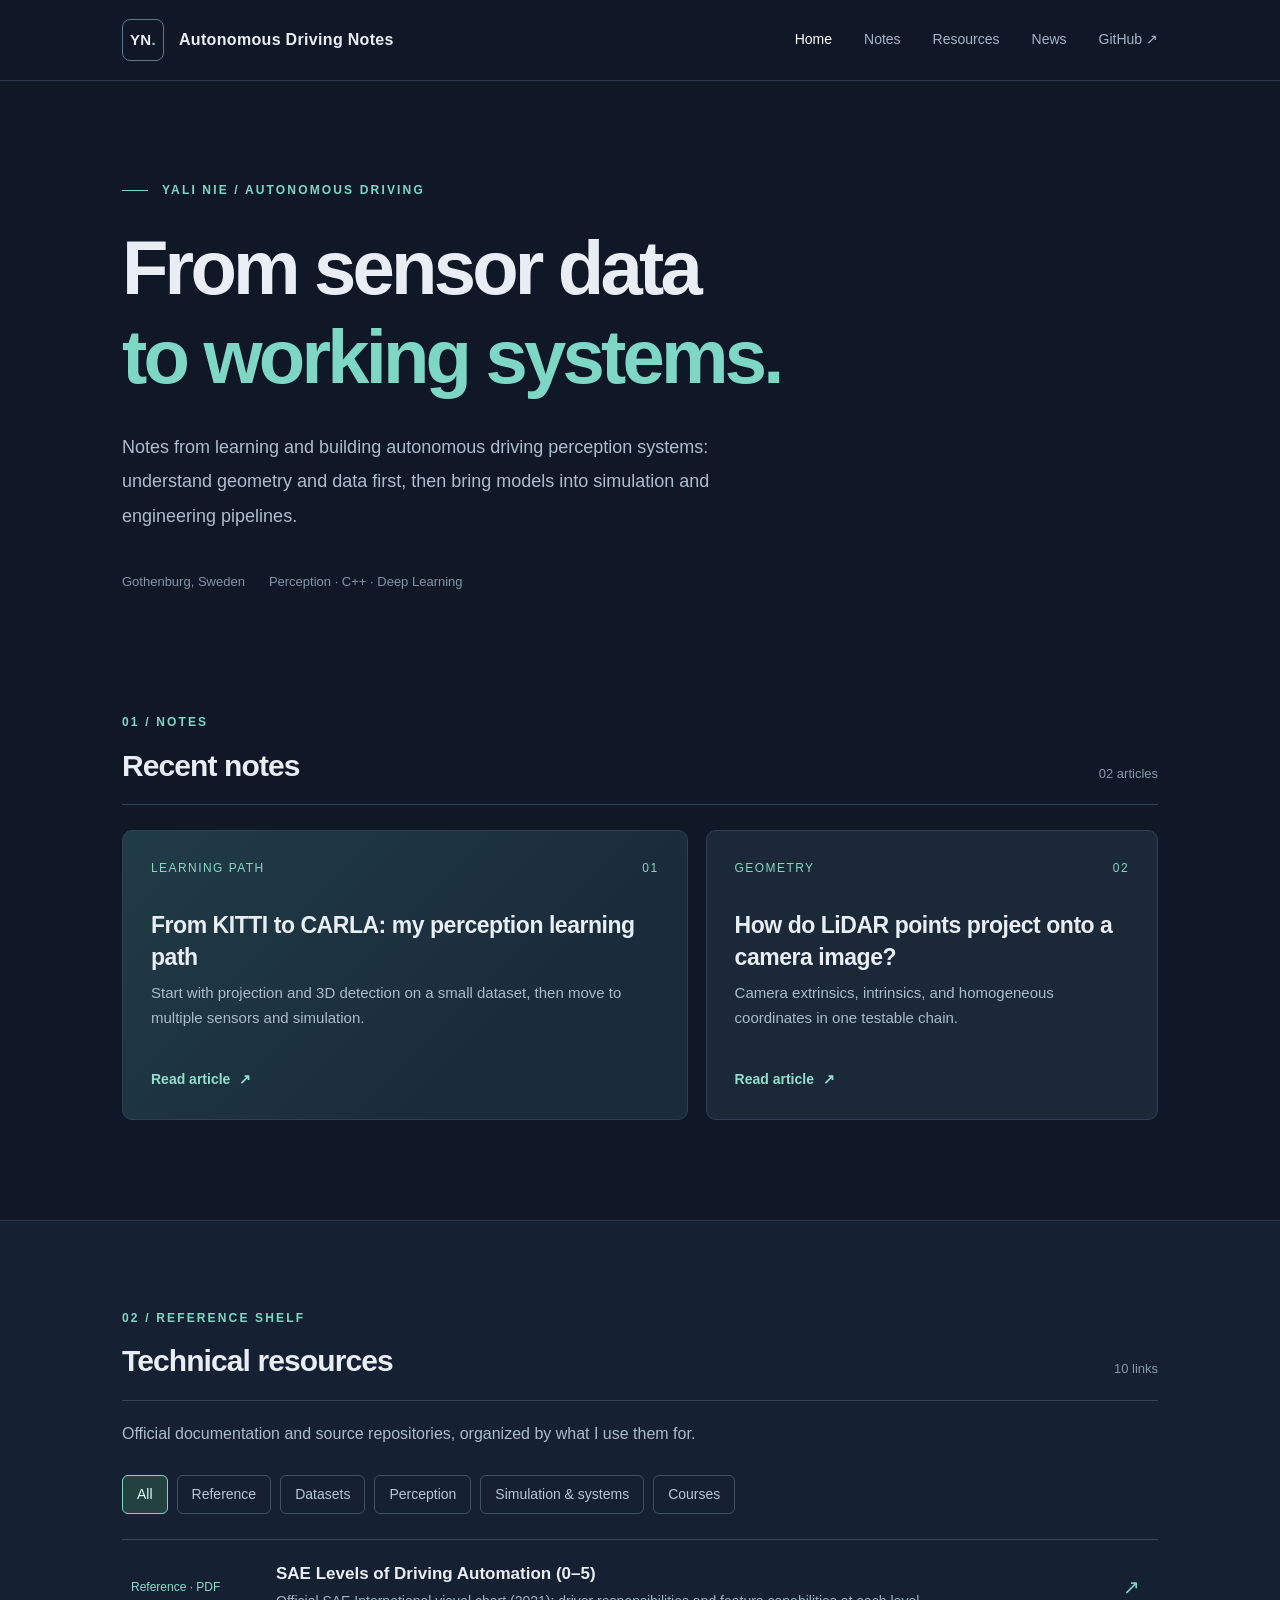
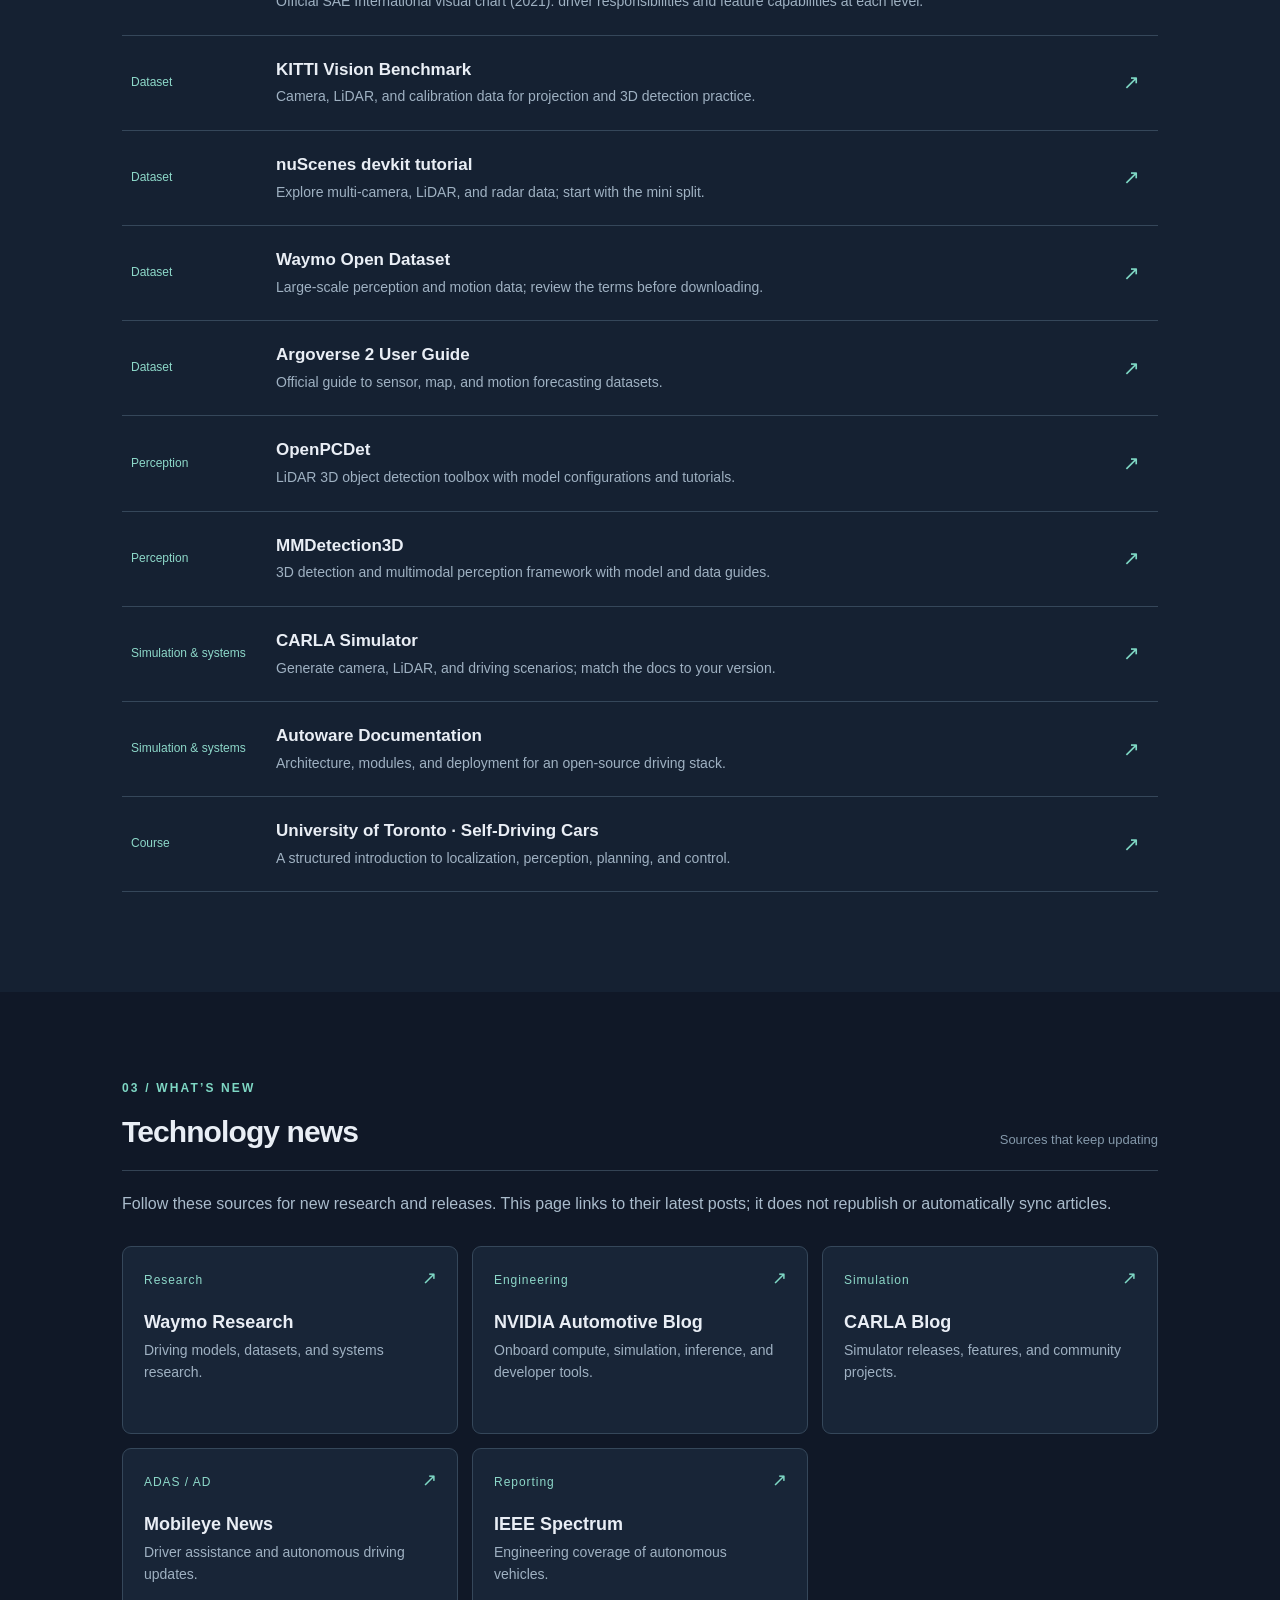
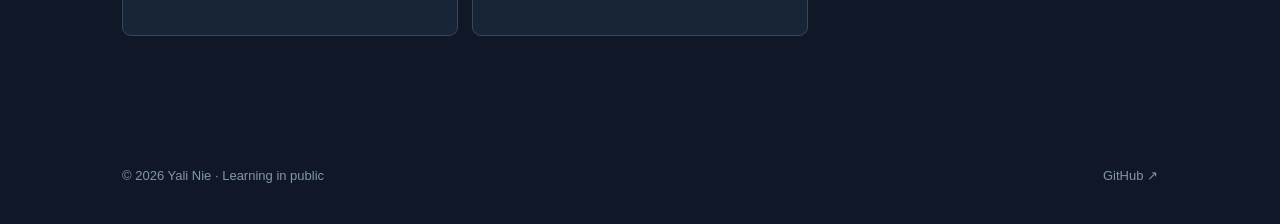
==== index.html @ 74287f54 "Add official SAE automation levels PDF" ====
<!doctype html>
<html lang="en">
<head>
  <meta charset="utf-8">
  <meta name="viewport" content="width=device-width, initial-scale=1">
  <meta name="theme-color" content="#101827">
  <meta name="description" content="Yali Nie's autonomous driving notes on perception, datasets, simulation, and engineering.">
  <title>Autonomous Driving Notes · Yali Nie</title>
  <link rel="stylesheet" href="style.css">
</head>
<body>
  <header class="site-header"><div class="wrap header-inner"><a class="brand" href="./"><span class="brand-mark">YN<span class="brand-dot">.</span></span><span>Autonomous Driving Notes</span></a><nav aria-label="Main navigation"><a class="active" href="./">Home</a><a href="#notes">Notes</a><a href="#resources">Resources</a><a href="#news">News</a><a href="https://github.com/YALIAI" target="_blank" rel="noopener noreferrer">GitHub ↗</a></nav></div></header>
  <main>
    <section class="intro wrap"><div class="eyebrow"><span class="line"></span> YALI NIE / AUTONOMOUS DRIVING</div><h1>From sensor data<br><em>to working systems.</em></h1><p>Notes from learning and building autonomous driving perception systems: understand geometry and data first, then bring models into simulation and engineering pipelines.</p><div class="intro-meta"><span>Gothenburg, Sweden</span><span>Perception · C++ · Deep Learning</span></div></section>
    <section class="section wrap" id="notes"><div class="section-title"><div><span class="section-kicker">01 / NOTES</span><h2>Recent notes</h2></div><span class="count">02 articles</span></div><div class="note-grid"><a class="note-card featured" href="roadmap.html"><span class="card-label">Learning path <span>01</span></span><h3>From KITTI to CARLA: my perception learning path</h3><p>Start with projection and 3D detection on a small dataset, then move to multiple sensors and simulation.</p><span class="read-more">Read article <span aria-hidden="true">↗</span></span></a><a class="note-card" href="calibration.html"><span class="card-label">Geometry <span>02</span></span><h3>How do LiDAR points project onto a camera image?</h3><p>Camera extrinsics, intrinsics, and homogeneous coordinates in one testable chain.</p><span class="read-more">Read article <span aria-hidden="true">↗</span></span></a></div></section>
    <section class="section resources-section" id="resources"><div class="wrap"><div class="section-title"><div><span class="section-kicker">02 / REFERENCE SHELF</span><h2>Technical resources</h2></div><span class="count" id="resource-count"></span></div><p class="section-description">Official documentation and source repositories, organized by what I use them for.</p><div class="filters" role="group" aria-label="Filter resources by topic"><button type="button" class="selected" data-filter="all" aria-pressed="true">All</button><button type="button" data-filter="reference" aria-pressed="false">Reference</button><button type="button" data-filter="datasets" aria-pressed="false">Datasets</button><button type="button" data-filter="perception" aria-pressed="false">Perception</button><button type="button" data-filter="simulation" aria-pressed="false">Simulation & systems</button><button type="button" data-filter="courses" aria-pressed="false">Courses</button></div><div class="resource-list" id="resource-list"></div></div></section>
    <section class="section news-section wrap" id="news"><div class="section-title"><div><span class="section-kicker">03 / WHAT’S NEW</span><h2>Technology news</h2></div><span class="count">Sources that keep updating</span></div><p class="section-description">Follow these sources for new research and releases. This page links to their latest posts; it does not republish or automatically sync articles.</p><div class="news-grid">
      <a class="news-card" href="https://waymo.com/research/" target="_blank" rel="noopener noreferrer"><span>Research</span><h3>Waymo Research</h3><p>Driving models, datasets, and systems research.</p><b aria-hidden="true">↗</b></a>
      <a class="news-card" href="https://developer.nvidia.com/blog/tag/automotive/" target="_blank" rel="noopener noreferrer"><span>Engineering</span><h3>NVIDIA Automotive Blog</h3><p>Onboard compute, simulation, inference, and developer tools.</p><b aria-hidden="true">↗</b></a>
      <a class="news-card" href="https://carla.org/posts/" target="_blank" rel="noopener noreferrer"><span>Simulation</span><h3>CARLA Blog</h3><p>Simulator releases, features, and community projects.</p><b aria-hidden="true">↗</b></a>
      <a class="news-card" href="https://www.mobileye.com/news/" target="_blank" rel="noopener noreferrer"><span>ADAS / AD</span><h3>Mobileye News</h3><p>Driver assistance and autonomous driving updates.</p><b aria-hidden="true">↗</b></a>
      <a class="news-card" href="https://spectrum.ieee.org/tag/autonomous-vehicles" target="_blank" rel="noopener noreferrer"><span>Reporting</span><h3>IEEE Spectrum</h3><p>Engineering coverage of autonomous vehicles.</p><b aria-hidden="true">↗</b></a>
    </div></section>
  </main>
  <footer class="wrap footer"><span>© <span id="year">2026</span> Yali Nie · Learning in public</span><a href="https://github.com/YALIAI" target="_blank" rel="noopener noreferrer">GitHub ↗</a></footer>
  <script src="site.js?v=sae-levels-1" defer></script>
</body>
</html>
---- style.css ----
:root{font-family:Inter,-apple-system,BlinkMacSystemFont,"Segoe UI",sans-serif;color:#e9eef5;background:#101827;font-size:16px;line-height:1.65}*{box-sizing:border-box}html{scroll-behavior:smooth}body{margin:0}a{color:inherit;text-decoration:none}button{font:inherit}.wrap{max-width:1100px;padding:0 32px;margin:auto}.site-header{border-bottom:1px solid #29374a}.header-inner{height:80px;display:flex;align-items:center;justify-content:space-between;gap:24px}.brand{display:flex;align-items:center;gap:15px;font-weight:700;white-space:nowrap;letter-spacing:.02em}.brand-mark{display:inline-flex;align-items:center;justify-content:center;width:42px;height:42px;border:1px solid #5b7890;border-radius:8px;font-size:15px;font-weight:800}.brand-dot{color:#7ed7c4}.site-header nav{display:flex;gap:32px;font-size:14px;color:#a4b5c7}.site-header nav a:hover,.site-header nav .active{color:#fff}.intro{padding-top:100px;padding-bottom:116px}.eyebrow,.section-kicker{font-size:12px;font-weight:700;letter-spacing:.18em;color:#7ed7c4}.eyebrow{display:flex;gap:14px;align-items:center}.line{width:26px;height:1px;background:#7ed7c4}h1{font-size:clamp(42px,6.4vw,76px);line-height:1.18;letter-spacing:-.05em;margin:22px 0 28px;font-weight:750}h1 em{font-style:normal;color:#7ed7c4}.intro>p{max-width:590px;margin:0;color:#aebdcb;font-size:18px;line-height:1.9}.intro-meta{display:flex;gap:24px;margin-top:38px;color:#8295a9;font-size:13px}.section{padding-bottom:100px}.section-title{display:flex;justify-content:space-between;align-items:flex-end;border-bottom:1px solid #344354;padding-bottom:20px;gap:20px}h2{font-size:30px;letter-spacing:-.03em;line-height:1.25;margin:12px 0 0}.count{color:#8498aa;font-size:13px;white-space:nowrap}.note-grid{display:grid;grid-template-columns:1.25fr 1fr;gap:18px;margin-top:25px}.note-card{min-height:290px;background:#1b2838;border:1px solid #314155;border-radius:10px;padding:28px;display:flex;flex-direction:column;transition:transform .18s,border-color .18s}.note-card:hover{transform:translateY(-3px);border-color:#79b9aa}.note-card.featured{background:linear-gradient(135deg,#203c46,#1a2b3c 70%)}.card-label{display:flex;justify-content:space-between;text-transform:uppercase;letter-spacing:.12em;font-size:12px;color:#88d6c5}.note-card h3{font-size:23px;line-height:1.4;letter-spacing:-.02em;margin:30px 0 8px}.note-card p{font-size:15px;color:#aabccc;margin:0 0 30px}.read-more{margin-top:auto;font-size:14px;color:#93dfcd;font-weight:650}.read-more span{padding-left:5px}.resources-section{background:#152132;padding-top:83px;border-top:1px solid #273749}.section-description{color:#aabccc;margin:20px 0 28px}.filters{display:flex;flex-wrap:wrap;gap:9px;margin-bottom:25px}.filters button{cursor:pointer;color:#b7c6d3;background:transparent;border:1px solid #405166;border-radius:6px;padding:7px 14px;font-size:14px}.filters button:hover,.filters button.selected{border-color:#7ed7c4;background:#23413f;color:#ddfff5}.resource-list{border-top:1px solid #35475a}.resource{display:grid;grid-template-columns:125px 1fr 26px;gap:20px;align-items:center;padding:22px 9px;border-bottom:1px solid #35475a}.resource:hover{background:#1d3042}.resource-tag{font-size:12px;color:#8dd8c9}.resource h3{font-size:17px;line-height:1.4;margin:0 0 4px}.resource p{color:#9fb1c2;font-size:14px;line-height:1.6;margin:0}.resource-arrow{font-size:20px;color:#7ed7c4}.footer{display:flex;justify-content:space-between;gap:20px;padding-top:29px;padding-bottom:38px;color:#8295a9;font-size:13px}.footer a:hover{color:#fff}a:focus-visible,button:focus-visible{outline:2px solid #7ed7c4;outline-offset:4px}.article{max-width:800px;padding-top:70px;padding-bottom:110px}.back-link{color:#8edecb;font-size:14px}.article .section-kicker{display:block;margin-top:56px}.article h1{font-size:clamp(34px,5vw,54px);margin:15px 0 20px}.article .lead{font-size:19px;color:#b7c8d5;line-height:1.85}.article h2{font-size:25px;margin:46px 0 14px}.article h3{font-size:19px;margin:30px 0 10px}.article p,.article li{color:#b5c5d2}.article li{margin-bottom:8px}.article a:not(.back-link){color:#90e1ce;text-decoration:underline;text-underline-offset:3px}.article code{font-family:ui-monospace,SFMono-Regular,Consolas,monospace;background:#253446;padding:2px 5px;border-radius:4px;color:#d2eadf}.article pre{background:#1b2a3b;padding:20px;border-radius:8px;overflow:auto;color:#d2eadf}.article pre code{background:none;padding:0}.article .callout{background:#1b3440;border-left:3px solid #7ed7c4;padding:16px 20px;border-radius:0 7px 7px 0;margin:27px 0}.article .callout p{margin:0}.article .meta{font-size:13px;color:#8295a9}.article hr{border:0;border-top:1px solid #344354;margin:42px 0}.article table{border-collapse:collapse;width:100%;font-size:15px}.article th,.article td{text-align:left;vertical-align:top;border-bottom:1px solid #36495a;padding:11px}.article th{color:#e9eef5}.article td{color:#b5c5d2}@media(max-width:680px){.wrap{padding-left:21px;padding-right:21px}.header-inner{height:auto;min-height:72px;align-items:flex-start;flex-direction:column;justify-content:center;padding-top:14px;padding-bottom:13px;gap:12px}.site-header nav{gap:19px;flex-wrap:wrap}.intro{padding-top:74px;padding-bottom:88px}.intro>p{font-size:16px}.intro-meta{flex-wrap:wrap;gap:8px 20px}.section{padding-bottom:74px}.note-grid{grid-template-columns:1fr}.note-card{min-height:250px}.resources-section{padding-top:64px}.resource{grid-template-columns:1fr 20px;gap:8px}.resource-tag{grid-column:1/-1}.resource-arrow{grid-column:2;grid-row:2}.resource-content{grid-column:1;grid-row:2}.article{padding-top:48px}.article .section-kicker{margin-top:40px}.footer{flex-wrap:wrap}}

.news-section{padding-top:82px}.news-grid{display:grid;grid-template-columns:repeat(3,1fr);gap:14px;margin-top:27px}.news-card{min-height:188px;border:1px solid #35475a;border-radius:9px;padding:19px 21px;position:relative;background:#182537;transition:border-color .18s,transform .18s}.news-card:hover{border-color:#7ed7c4;transform:translateY(-2px)}.news-card>span{font-size:12px;color:#8dd8c9;letter-spacing:.08em}.news-card h3{font-size:18px;line-height:1.4;margin:18px 0 5px}.news-card p{font-size:14px;color:#9fb1c2;line-height:1.55;margin:0 12px 0 0}.news-card b{position:absolute;right:20px;top:17px;color:#7ed7c4;font-size:18px;font-weight:400}@media(max-width:800px){.news-grid{grid-template-columns:repeat(2,1fr)}}@media(max-width:560px){.news-grid{grid-template-columns:1fr}.news-section{padding-top:62px}}
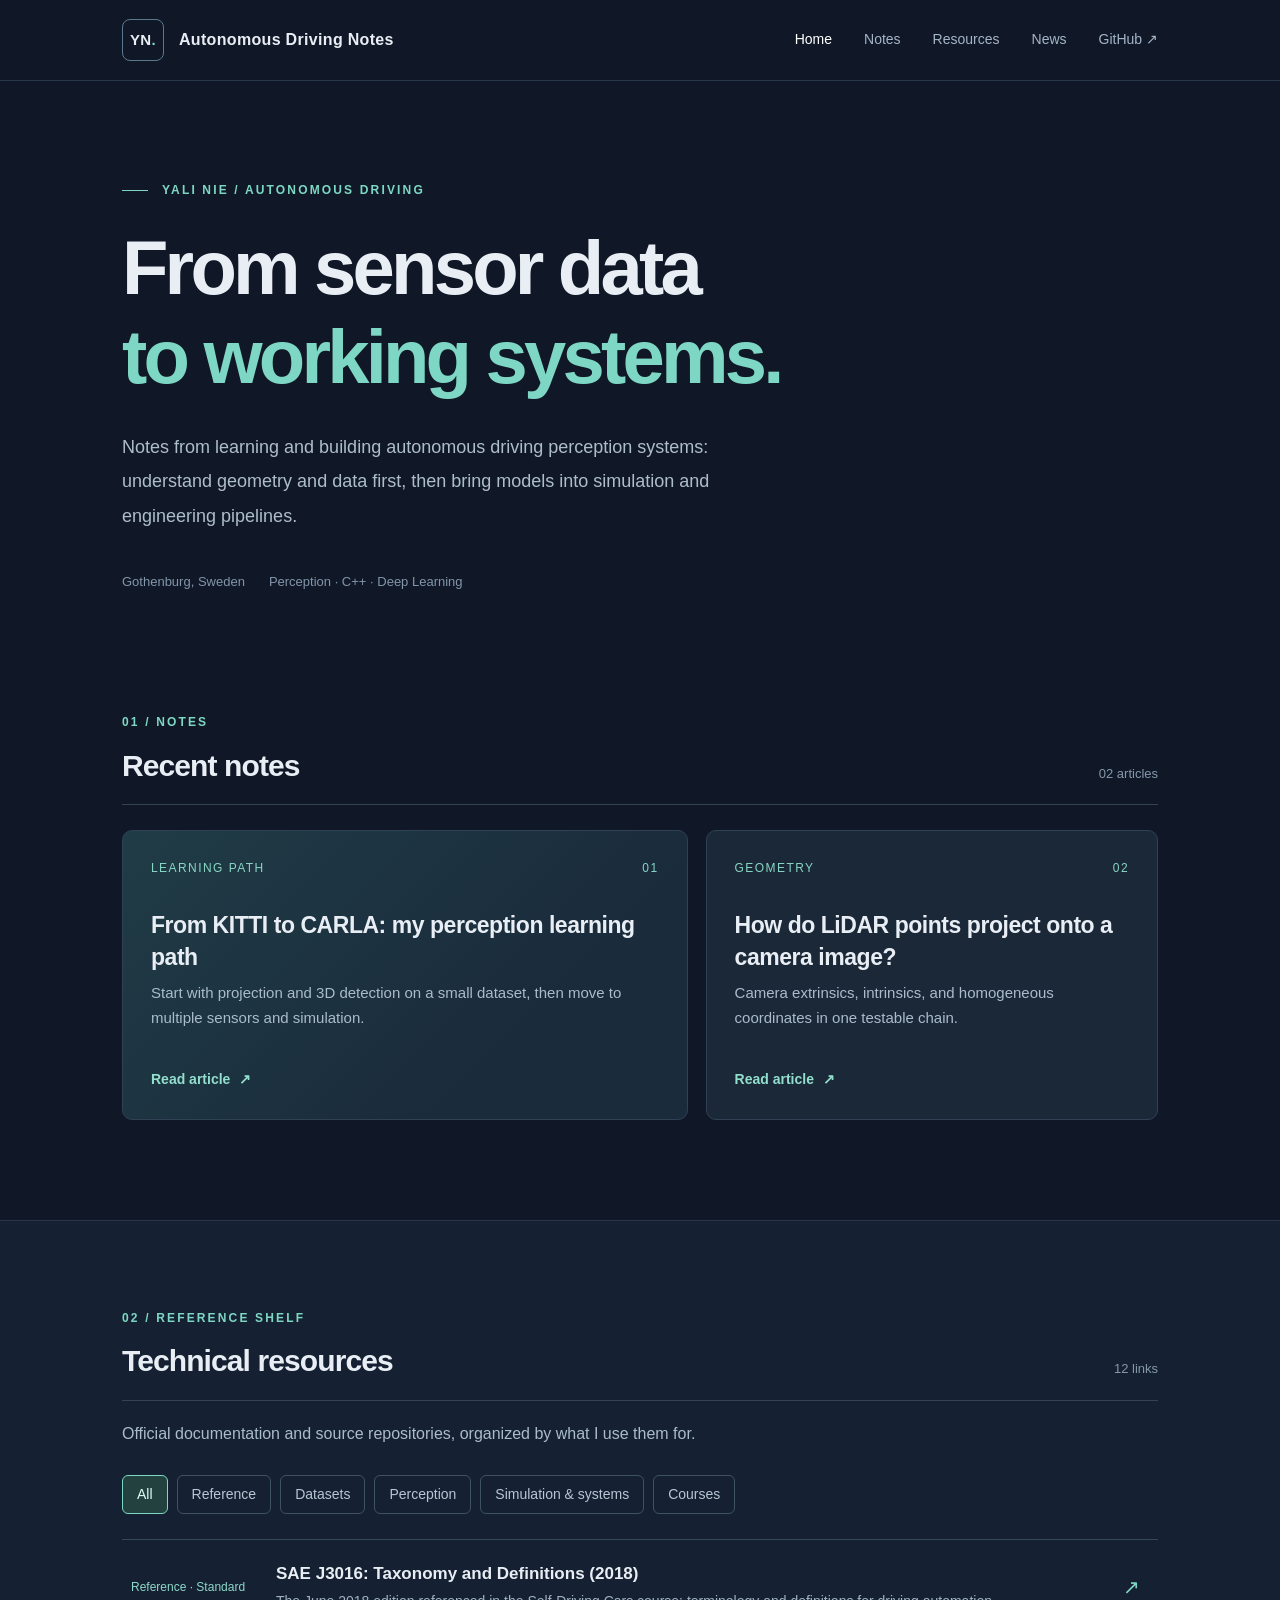
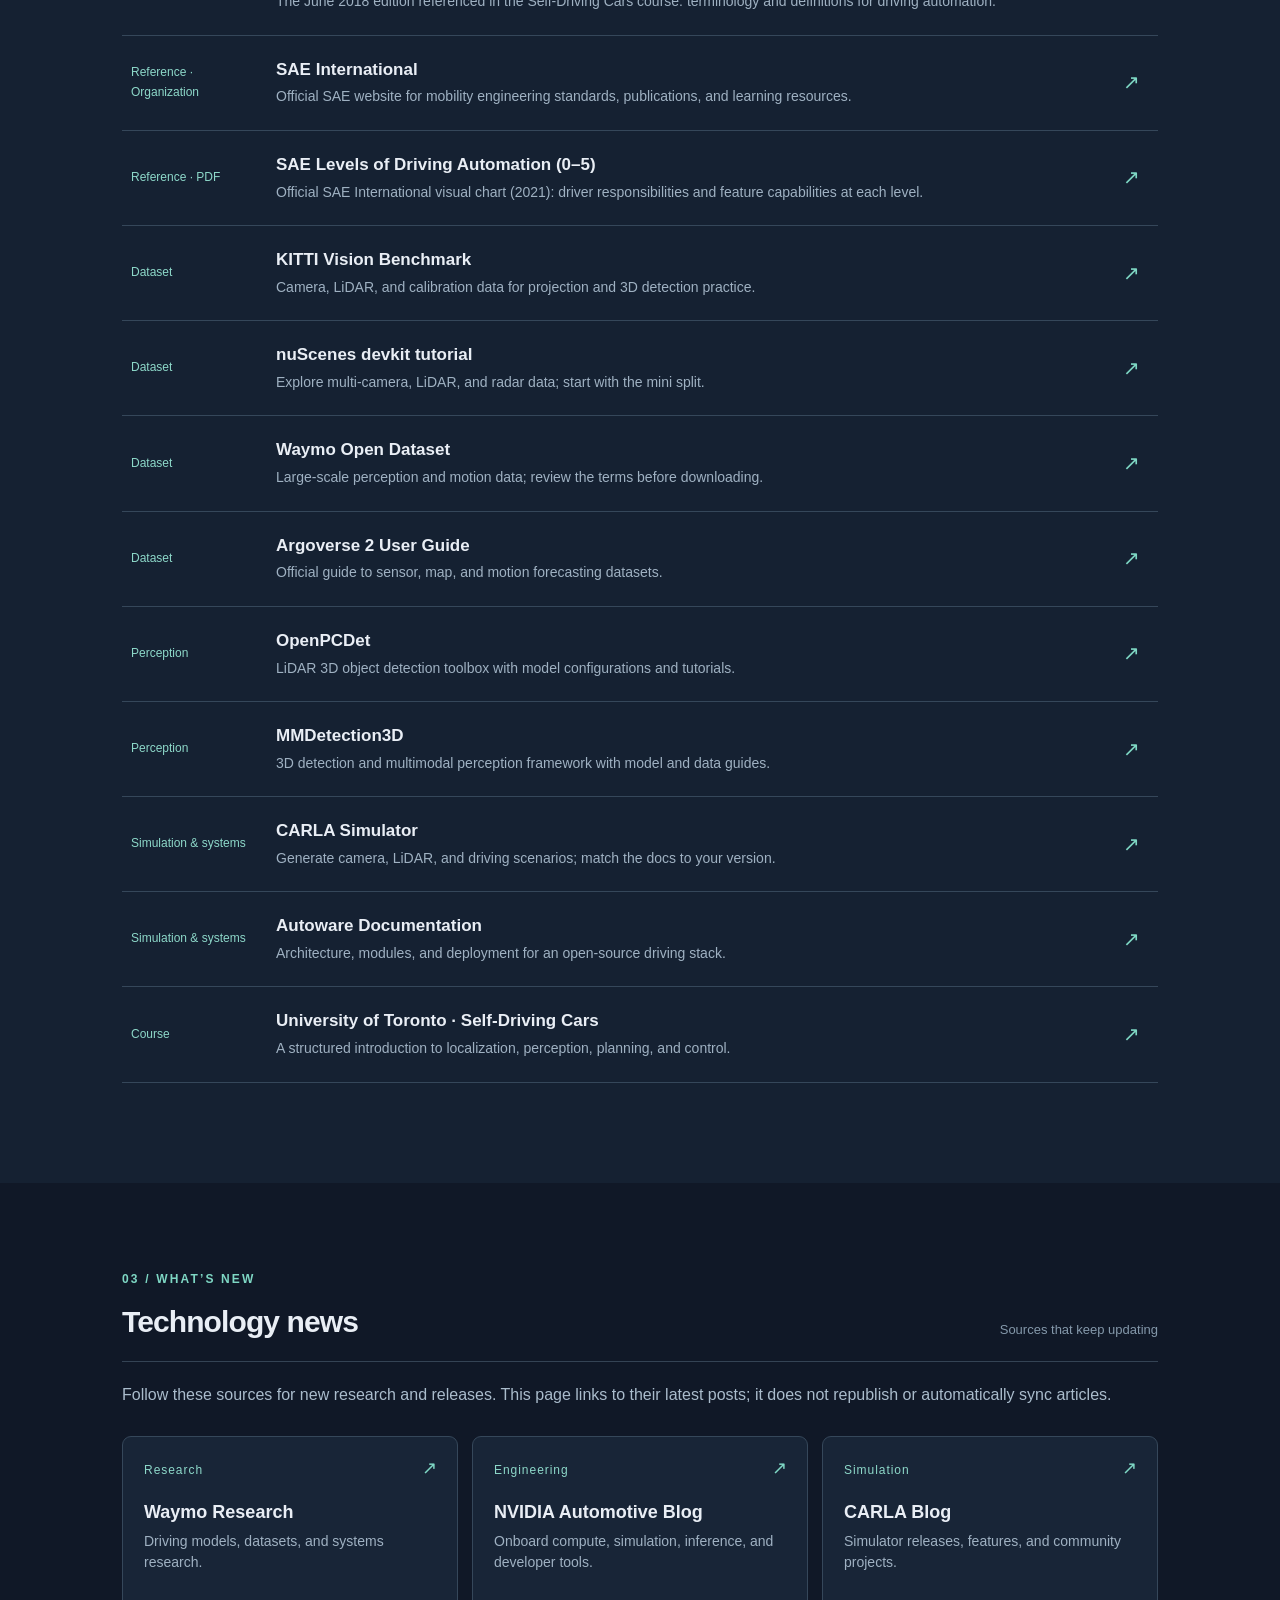
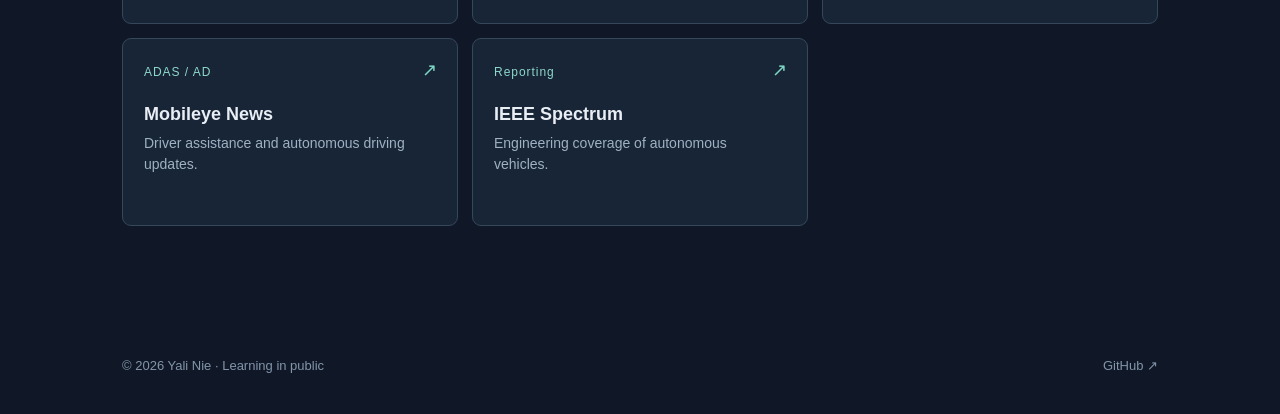
==== commit 6ca0a57c: "Add SAE J3016 and SAE International references" ====
--- a/index.html
+++ b/index.html
@@ -23,6 +23,6 @@
     </div></section>
   </main>
   <footer class="wrap footer"><span>© <span id="year">2026</span> Yali Nie · Learning in public</span><a href="https://github.com/YALIAI" target="_blank" rel="noopener noreferrer">GitHub ↗</a></footer>
-  <script src="site.js?v=sae-levels-1" defer></script>
+  <script src="site.js?v=sae-references-3" defer></script>
 </body>
 </html>
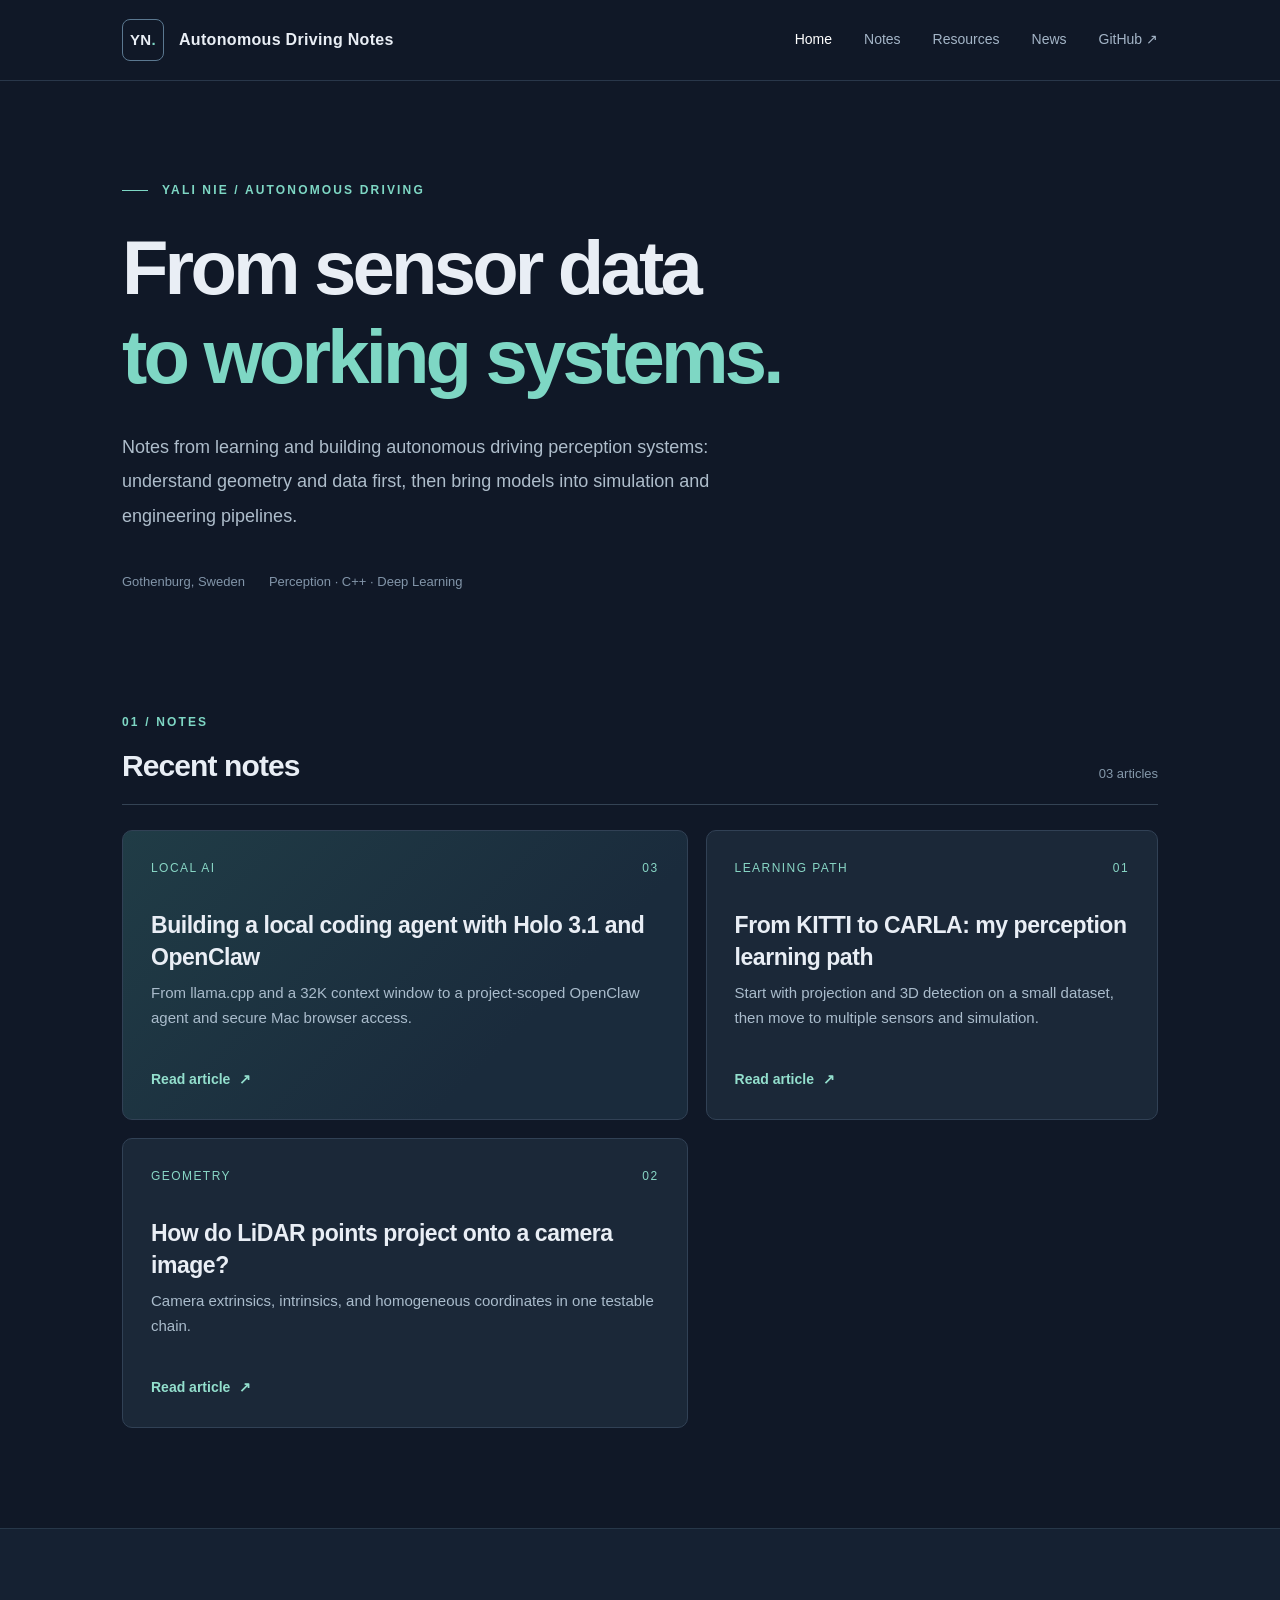
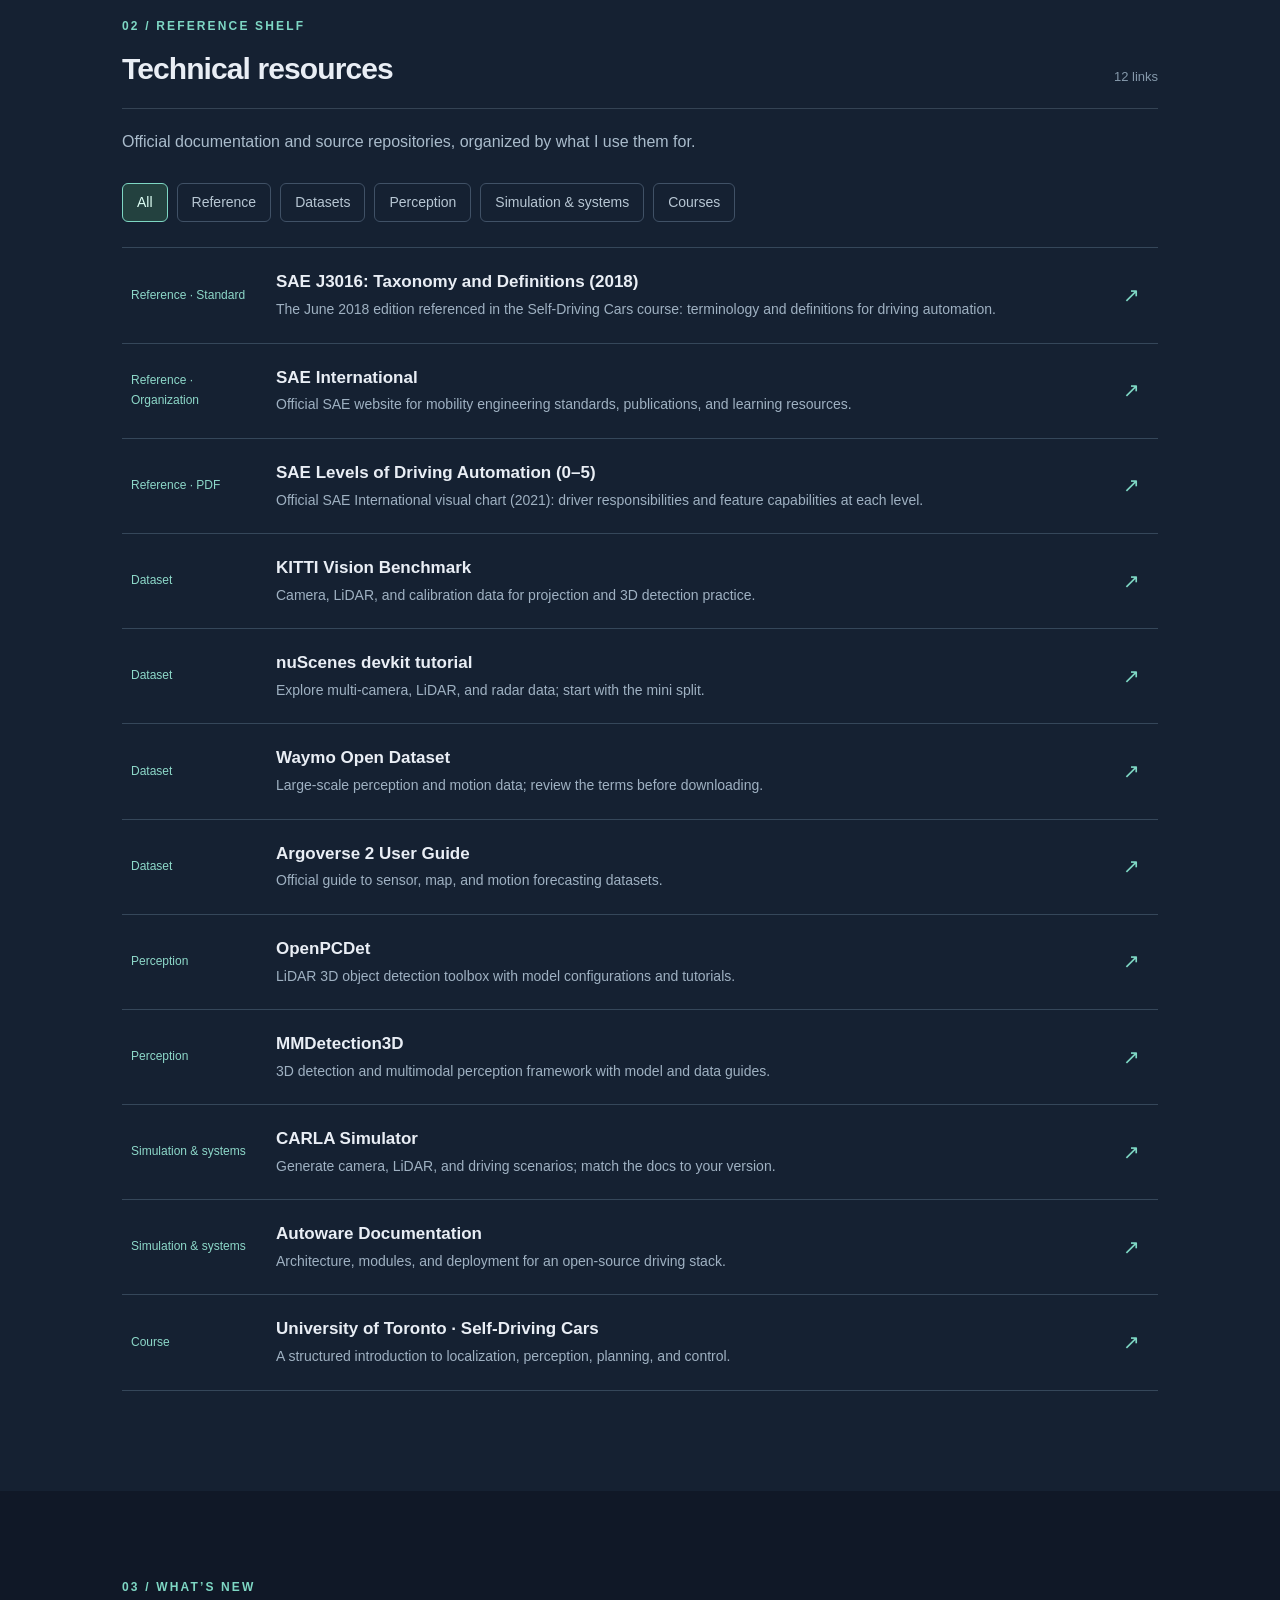
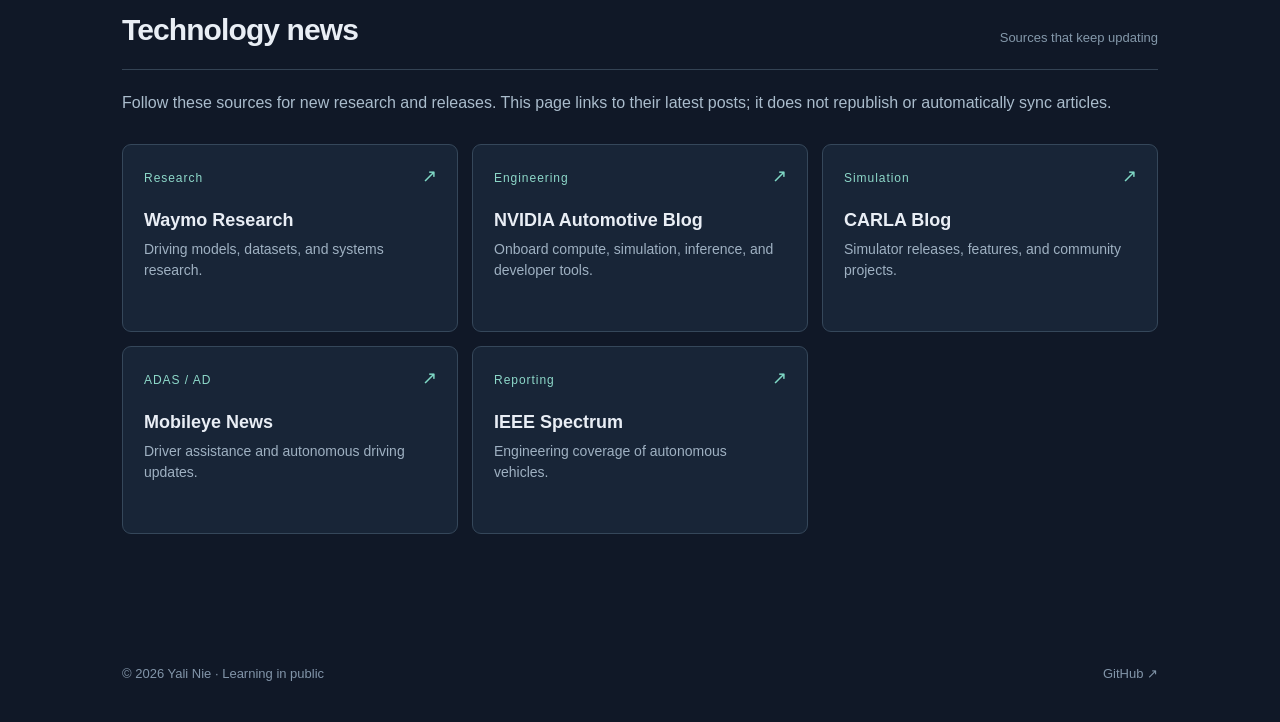
==== commit 3b5332a2: "Add Holo and OpenClaw note to homepage" ====
--- a/index.html
+++ b/index.html
@@ -12,7 +12,7 @@
   <header class="site-header"><div class="wrap header-inner"><a class="brand" href="./"><span class="brand-mark">YN<span class="brand-dot">.</span></span><span>Autonomous Driving Notes</span></a><nav aria-label="Main navigation"><a class="active" href="./">Home</a><a href="#notes">Notes</a><a href="#resources">Resources</a><a href="#news">News</a><a href="https://github.com/YALIAI" target="_blank" rel="noopener noreferrer">GitHub ↗</a></nav></div></header>
   <main>
     <section class="intro wrap"><div class="eyebrow"><span class="line"></span> YALI NIE / AUTONOMOUS DRIVING</div><h1>From sensor data<br><em>to working systems.</em></h1><p>Notes from learning and building autonomous driving perception systems: understand geometry and data first, then bring models into simulation and engineering pipelines.</p><div class="intro-meta"><span>Gothenburg, Sweden</span><span>Perception · C++ · Deep Learning</span></div></section>
-    <section class="section wrap" id="notes"><div class="section-title"><div><span class="section-kicker">01 / NOTES</span><h2>Recent notes</h2></div><span class="count">02 articles</span></div><div class="note-grid"><a class="note-card featured" href="roadmap.html"><span class="card-label">Learning path <span>01</span></span><h3>From KITTI to CARLA: my perception learning path</h3><p>Start with projection and 3D detection on a small dataset, then move to multiple sensors and simulation.</p><span class="read-more">Read article <span aria-hidden="true">↗</span></span></a><a class="note-card" href="calibration.html"><span class="card-label">Geometry <span>02</span></span><h3>How do LiDAR points project onto a camera image?</h3><p>Camera extrinsics, intrinsics, and homogeneous coordinates in one testable chain.</p><span class="read-more">Read article <span aria-hidden="true">↗</span></span></a></div></section>
+    <section class="section wrap" id="notes"><div class="section-title"><div><span class="section-kicker">01 / NOTES</span><h2>Recent notes</h2></div><span class="count">03 articles</span></div><div class="note-grid"><a class="note-card featured" href="local-holo-openclaw.html"><span class="card-label">Local AI <span>03</span></span><h3>Building a local coding agent with Holo 3.1 and OpenClaw</h3><p>From llama.cpp and a 32K context window to a project-scoped OpenClaw agent and secure Mac browser access.</p><span class="read-more">Read article <span aria-hidden="true">↗</span></span></a><a class="note-card" href="roadmap.html"><span class="card-label">Learning path <span>01</span></span><h3>From KITTI to CARLA: my perception learning path</h3><p>Start with projection and 3D detection on a small dataset, then move to multiple sensors and simulation.</p><span class="read-more">Read article <span aria-hidden="true">↗</span></span></a><a class="note-card" href="calibration.html"><span class="card-label">Geometry <span>02</span></span><h3>How do LiDAR points project onto a camera image?</h3><p>Camera extrinsics, intrinsics, and homogeneous coordinates in one testable chain.</p><span class="read-more">Read article <span aria-hidden="true">↗</span></span></a></div></section>
     <section class="section resources-section" id="resources"><div class="wrap"><div class="section-title"><div><span class="section-kicker">02 / REFERENCE SHELF</span><h2>Technical resources</h2></div><span class="count" id="resource-count"></span></div><p class="section-description">Official documentation and source repositories, organized by what I use them for.</p><div class="filters" role="group" aria-label="Filter resources by topic"><button type="button" class="selected" data-filter="all" aria-pressed="true">All</button><button type="button" data-filter="reference" aria-pressed="false">Reference</button><button type="button" data-filter="datasets" aria-pressed="false">Datasets</button><button type="button" data-filter="perception" aria-pressed="false">Perception</button><button type="button" data-filter="simulation" aria-pressed="false">Simulation & systems</button><button type="button" data-filter="courses" aria-pressed="false">Courses</button></div><div class="resource-list" id="resource-list"></div></div></section>
     <section class="section news-section wrap" id="news"><div class="section-title"><div><span class="section-kicker">03 / WHAT’S NEW</span><h2>Technology news</h2></div><span class="count">Sources that keep updating</span></div><p class="section-description">Follow these sources for new research and releases. This page links to their latest posts; it does not republish or automatically sync articles.</p><div class="news-grid">
       <a class="news-card" href="https://waymo.com/research/" target="_blank" rel="noopener noreferrer"><span>Research</span><h3>Waymo Research</h3><p>Driving models, datasets, and systems research.</p><b aria-hidden="true">↗</b></a>
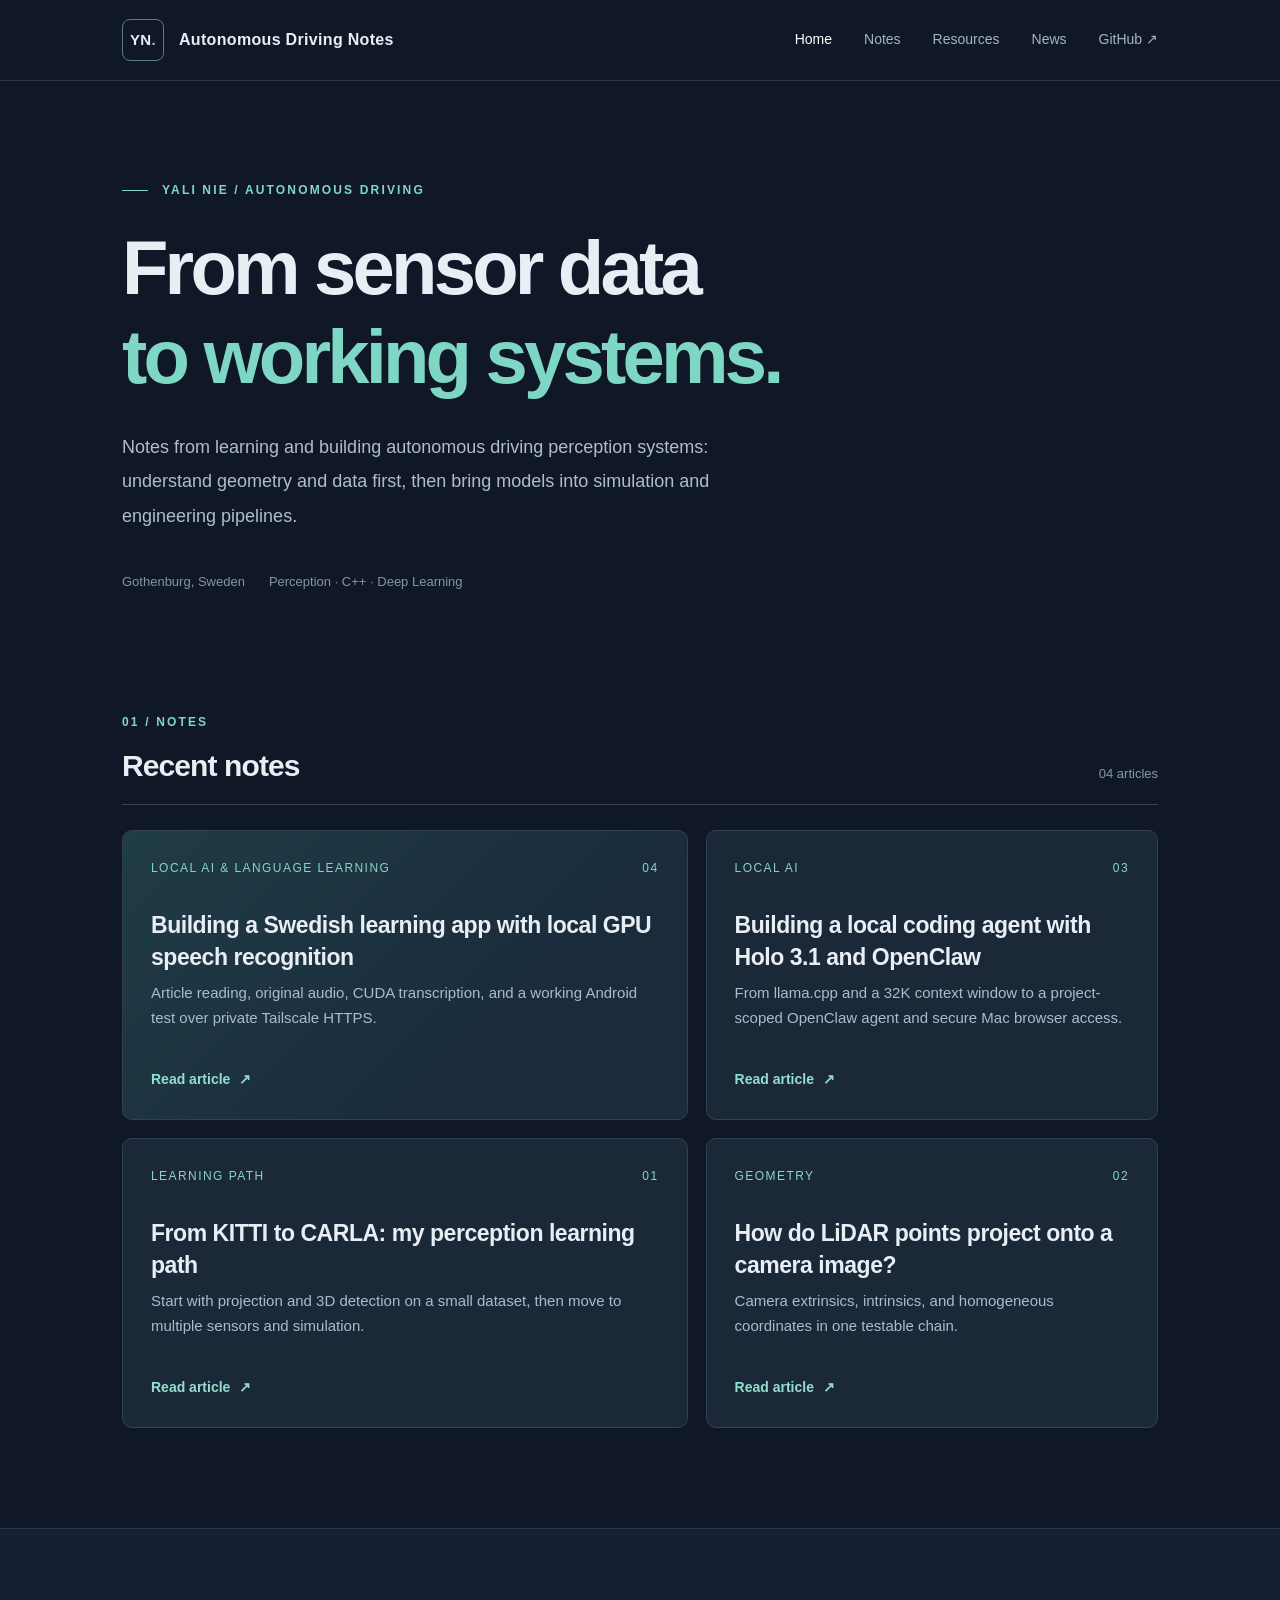
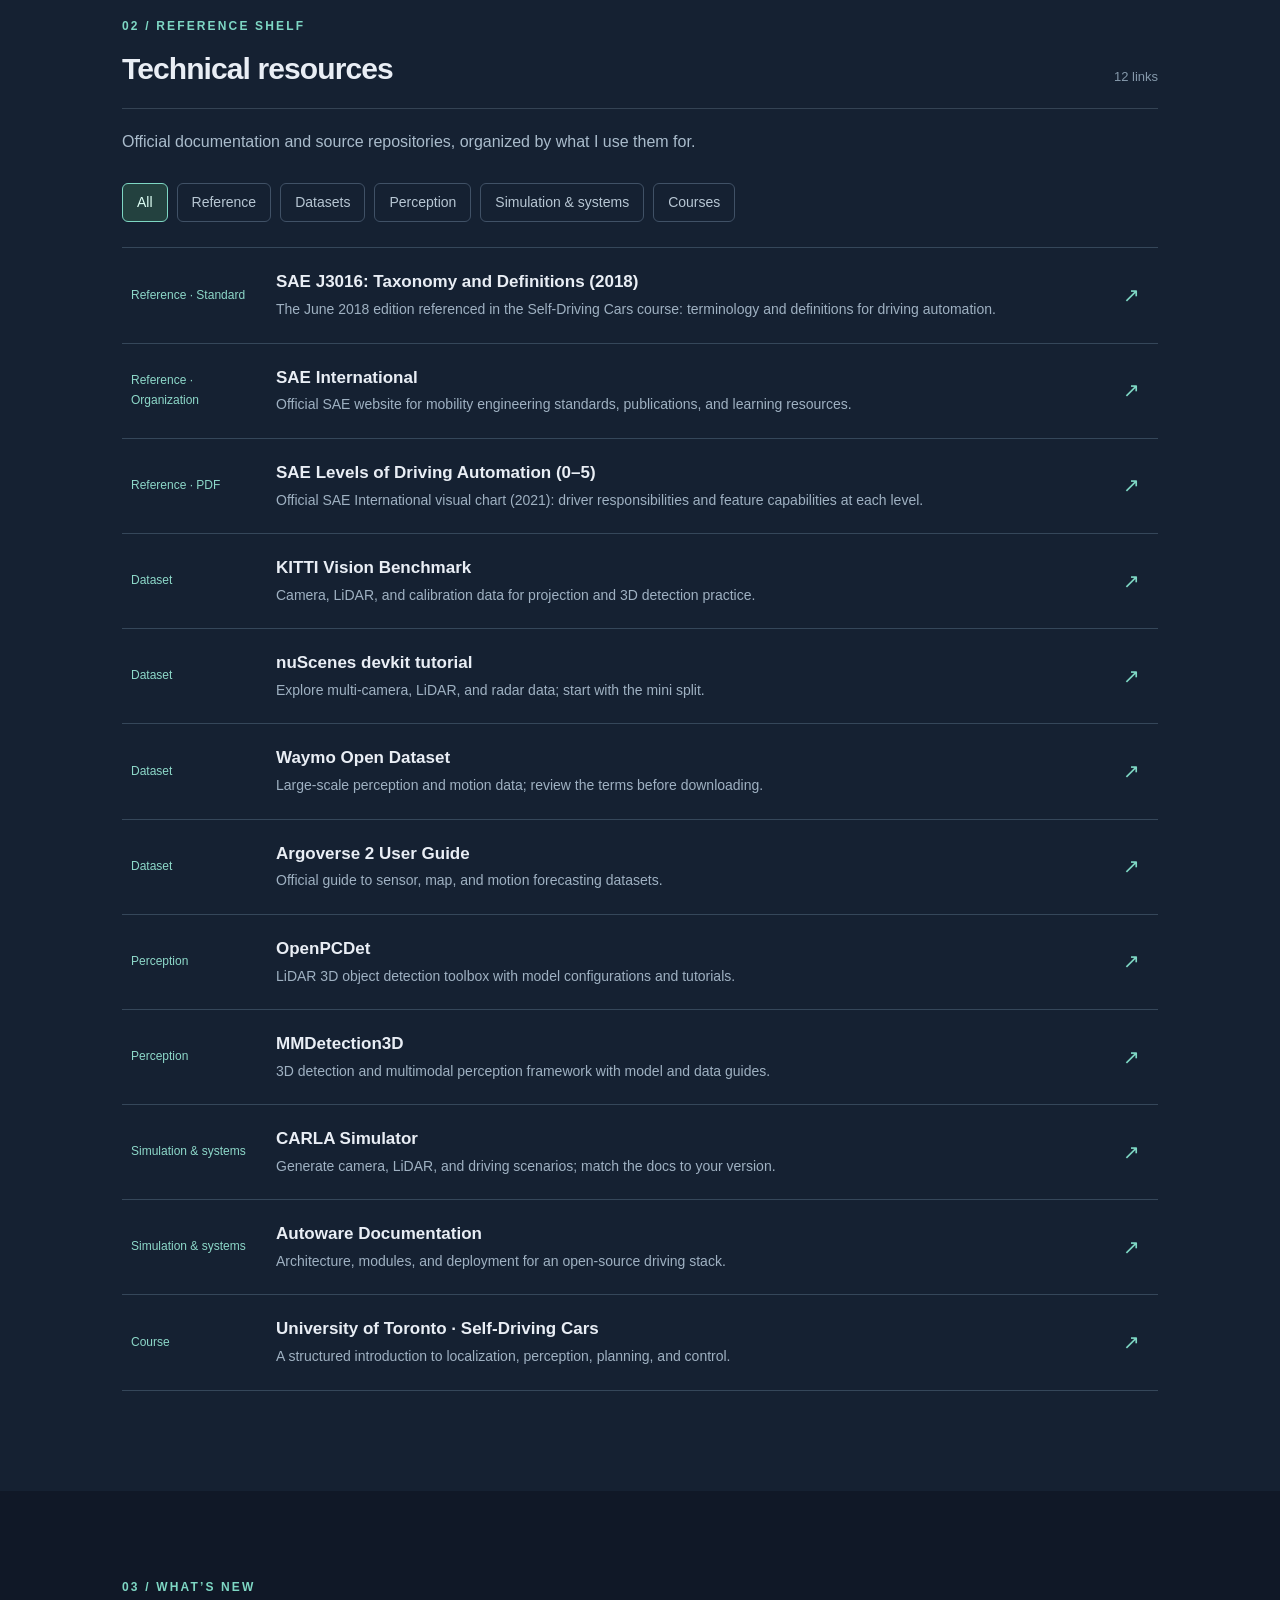
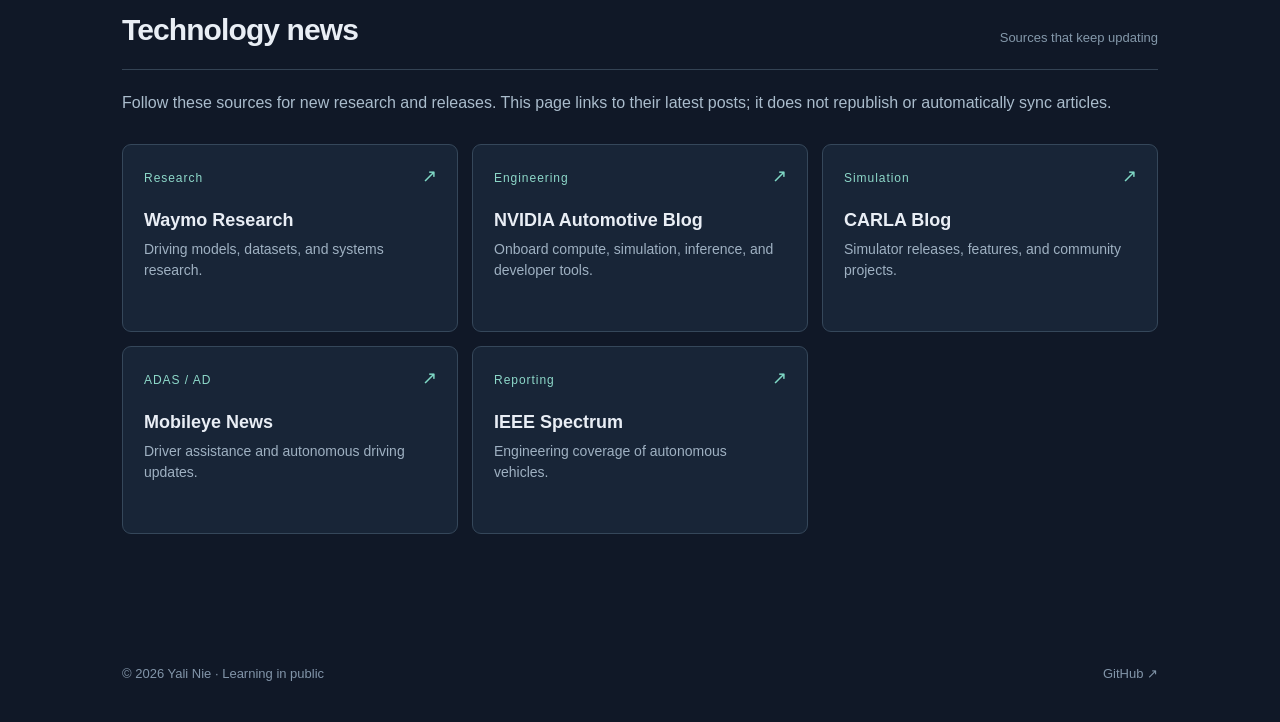
==== commit 0656a69e: "Add Swedish learning app development and Android testing notes" ====
--- a/index.html
+++ b/index.html
@@ -12,7 +12,7 @@
   <header class="site-header"><div class="wrap header-inner"><a class="brand" href="./"><span class="brand-mark">YN<span class="brand-dot">.</span></span><span>Autonomous Driving Notes</span></a><nav aria-label="Main navigation"><a class="active" href="./">Home</a><a href="#notes">Notes</a><a href="#resources">Resources</a><a href="#news">News</a><a href="https://github.com/YALIAI" target="_blank" rel="noopener noreferrer">GitHub ↗</a></nav></div></header>
   <main>
     <section class="intro wrap"><div class="eyebrow"><span class="line"></span> YALI NIE / AUTONOMOUS DRIVING</div><h1>From sensor data<br><em>to working systems.</em></h1><p>Notes from learning and building autonomous driving perception systems: understand geometry and data first, then bring models into simulation and engineering pipelines.</p><div class="intro-meta"><span>Gothenburg, Sweden</span><span>Perception · C++ · Deep Learning</span></div></section>
-    <section class="section wrap" id="notes"><div class="section-title"><div><span class="section-kicker">01 / NOTES</span><h2>Recent notes</h2></div><span class="count">03 articles</span></div><div class="note-grid"><a class="note-card featured" href="local-holo-openclaw.html"><span class="card-label">Local AI <span>03</span></span><h3>Building a local coding agent with Holo 3.1 and OpenClaw</h3><p>From llama.cpp and a 32K context window to a project-scoped OpenClaw agent and secure Mac browser access.</p><span class="read-more">Read article <span aria-hidden="true">↗</span></span></a><a class="note-card" href="roadmap.html"><span class="card-label">Learning path <span>01</span></span><h3>From KITTI to CARLA: my perception learning path</h3><p>Start with projection and 3D detection on a small dataset, then move to multiple sensors and simulation.</p><span class="read-more">Read article <span aria-hidden="true">↗</span></span></a><a class="note-card" href="calibration.html"><span class="card-label">Geometry <span>02</span></span><h3>How do LiDAR points project onto a camera image?</h3><p>Camera extrinsics, intrinsics, and homogeneous coordinates in one testable chain.</p><span class="read-more">Read article <span aria-hidden="true">↗</span></span></a></div></section>
+    <section class="section wrap" id="notes"><div class="section-title"><div><span class="section-kicker">01 / NOTES</span><h2>Recent notes</h2></div><span class="count">04 articles</span></div><div class="note-grid"><a class="note-card featured" href="swedish-learning-local-gpu.html"><span class="card-label">Local AI &amp; language learning <span>04</span></span><h3>Building a Swedish learning app with local GPU speech recognition</h3><p>Article reading, original audio, CUDA transcription, and a working Android test over private Tailscale HTTPS.</p><span class="read-more">Read article <span aria-hidden="true">↗</span></span></a><a class="note-card" href="local-holo-openclaw.html"><span class="card-label">Local AI <span>03</span></span><h3>Building a local coding agent with Holo 3.1 and OpenClaw</h3><p>From llama.cpp and a 32K context window to a project-scoped OpenClaw agent and secure Mac browser access.</p><span class="read-more">Read article <span aria-hidden="true">↗</span></span></a><a class="note-card" href="roadmap.html"><span class="card-label">Learning path <span>01</span></span><h3>From KITTI to CARLA: my perception learning path</h3><p>Start with projection and 3D detection on a small dataset, then move to multiple sensors and simulation.</p><span class="read-more">Read article <span aria-hidden="true">↗</span></span></a><a class="note-card" href="calibration.html"><span class="card-label">Geometry <span>02</span></span><h3>How do LiDAR points project onto a camera image?</h3><p>Camera extrinsics, intrinsics, and homogeneous coordinates in one testable chain.</p><span class="read-more">Read article <span aria-hidden="true">↗</span></span></a></div></section>
     <section class="section resources-section" id="resources"><div class="wrap"><div class="section-title"><div><span class="section-kicker">02 / REFERENCE SHELF</span><h2>Technical resources</h2></div><span class="count" id="resource-count"></span></div><p class="section-description">Official documentation and source repositories, organized by what I use them for.</p><div class="filters" role="group" aria-label="Filter resources by topic"><button type="button" class="selected" data-filter="all" aria-pressed="true">All</button><button type="button" data-filter="reference" aria-pressed="false">Reference</button><button type="button" data-filter="datasets" aria-pressed="false">Datasets</button><button type="button" data-filter="perception" aria-pressed="false">Perception</button><button type="button" data-filter="simulation" aria-pressed="false">Simulation & systems</button><button type="button" data-filter="courses" aria-pressed="false">Courses</button></div><div class="resource-list" id="resource-list"></div></div></section>
     <section class="section news-section wrap" id="news"><div class="section-title"><div><span class="section-kicker">03 / WHAT’S NEW</span><h2>Technology news</h2></div><span class="count">Sources that keep updating</span></div><p class="section-description">Follow these sources for new research and releases. This page links to their latest posts; it does not republish or automatically sync articles.</p><div class="news-grid">
       <a class="news-card" href="https://waymo.com/research/" target="_blank" rel="noopener noreferrer"><span>Research</span><h3>Waymo Research</h3><p>Driving models, datasets, and systems research.</p><b aria-hidden="true">↗</b></a>
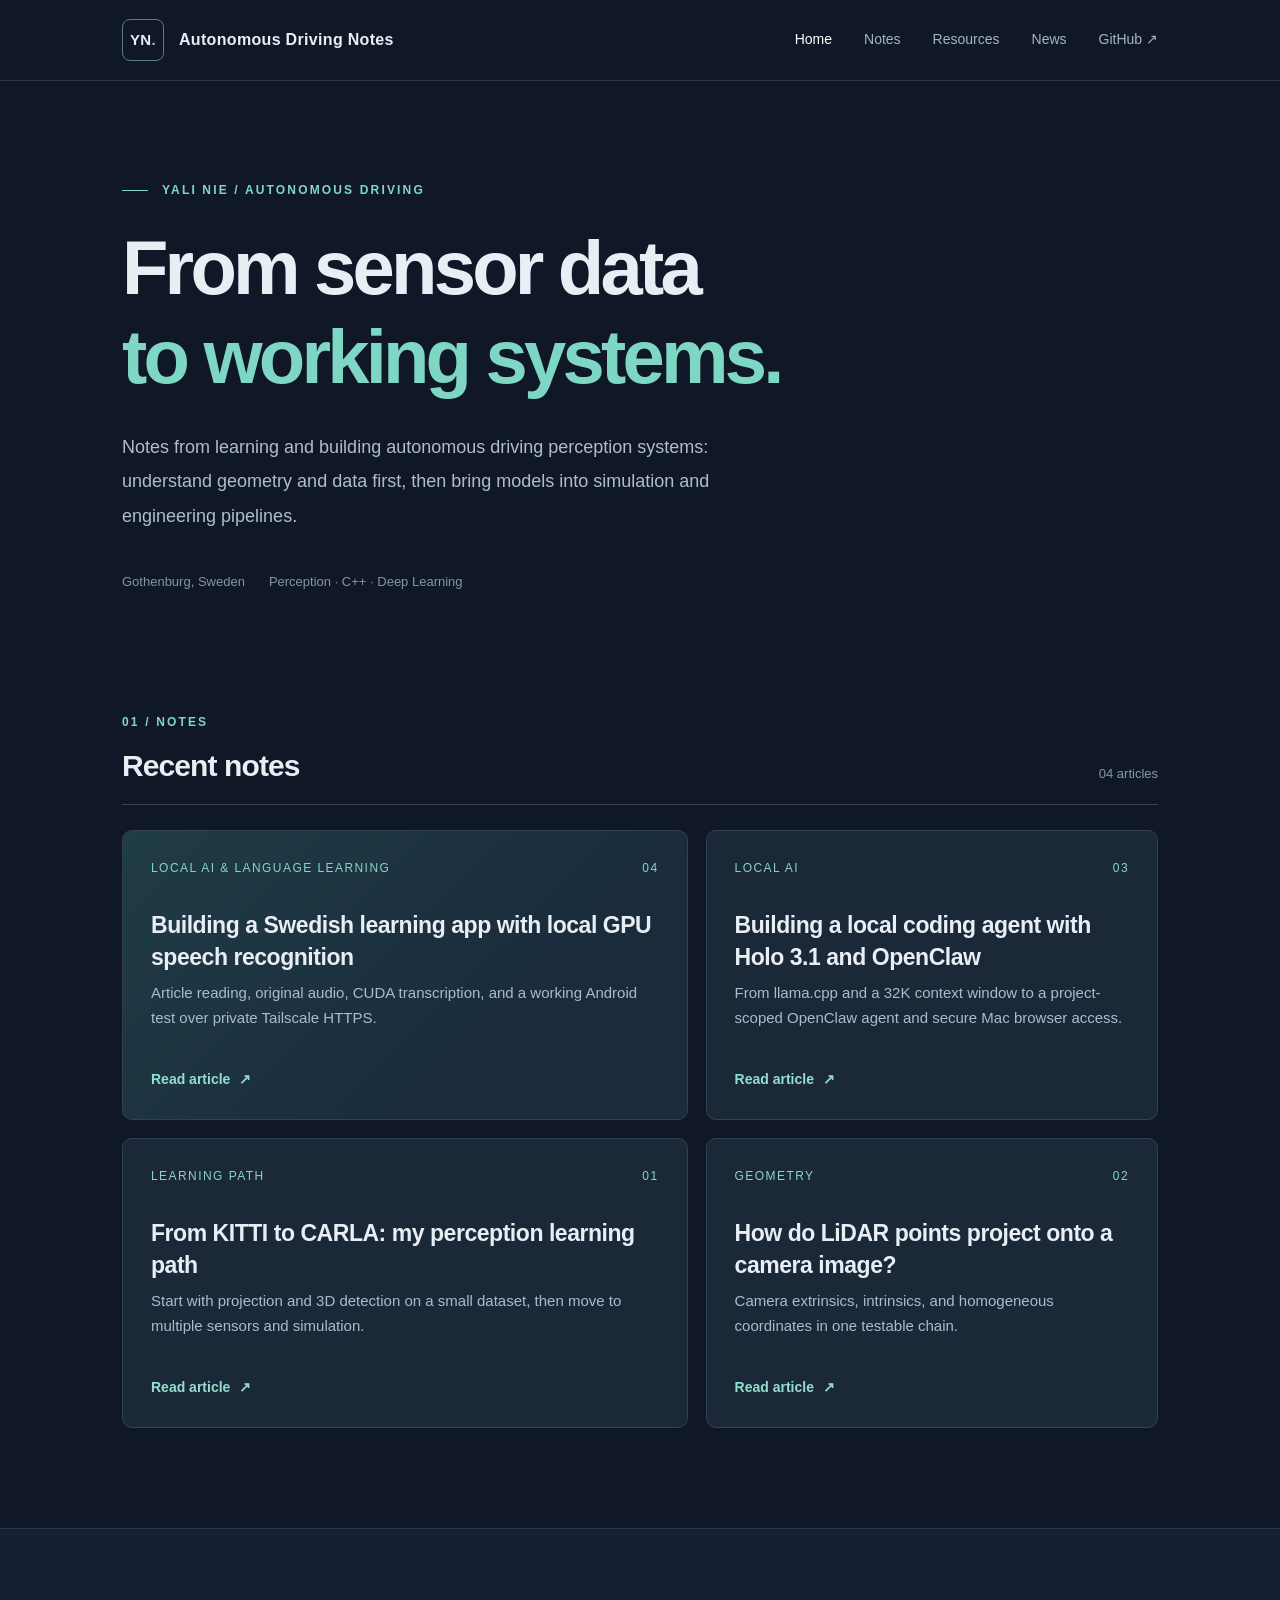
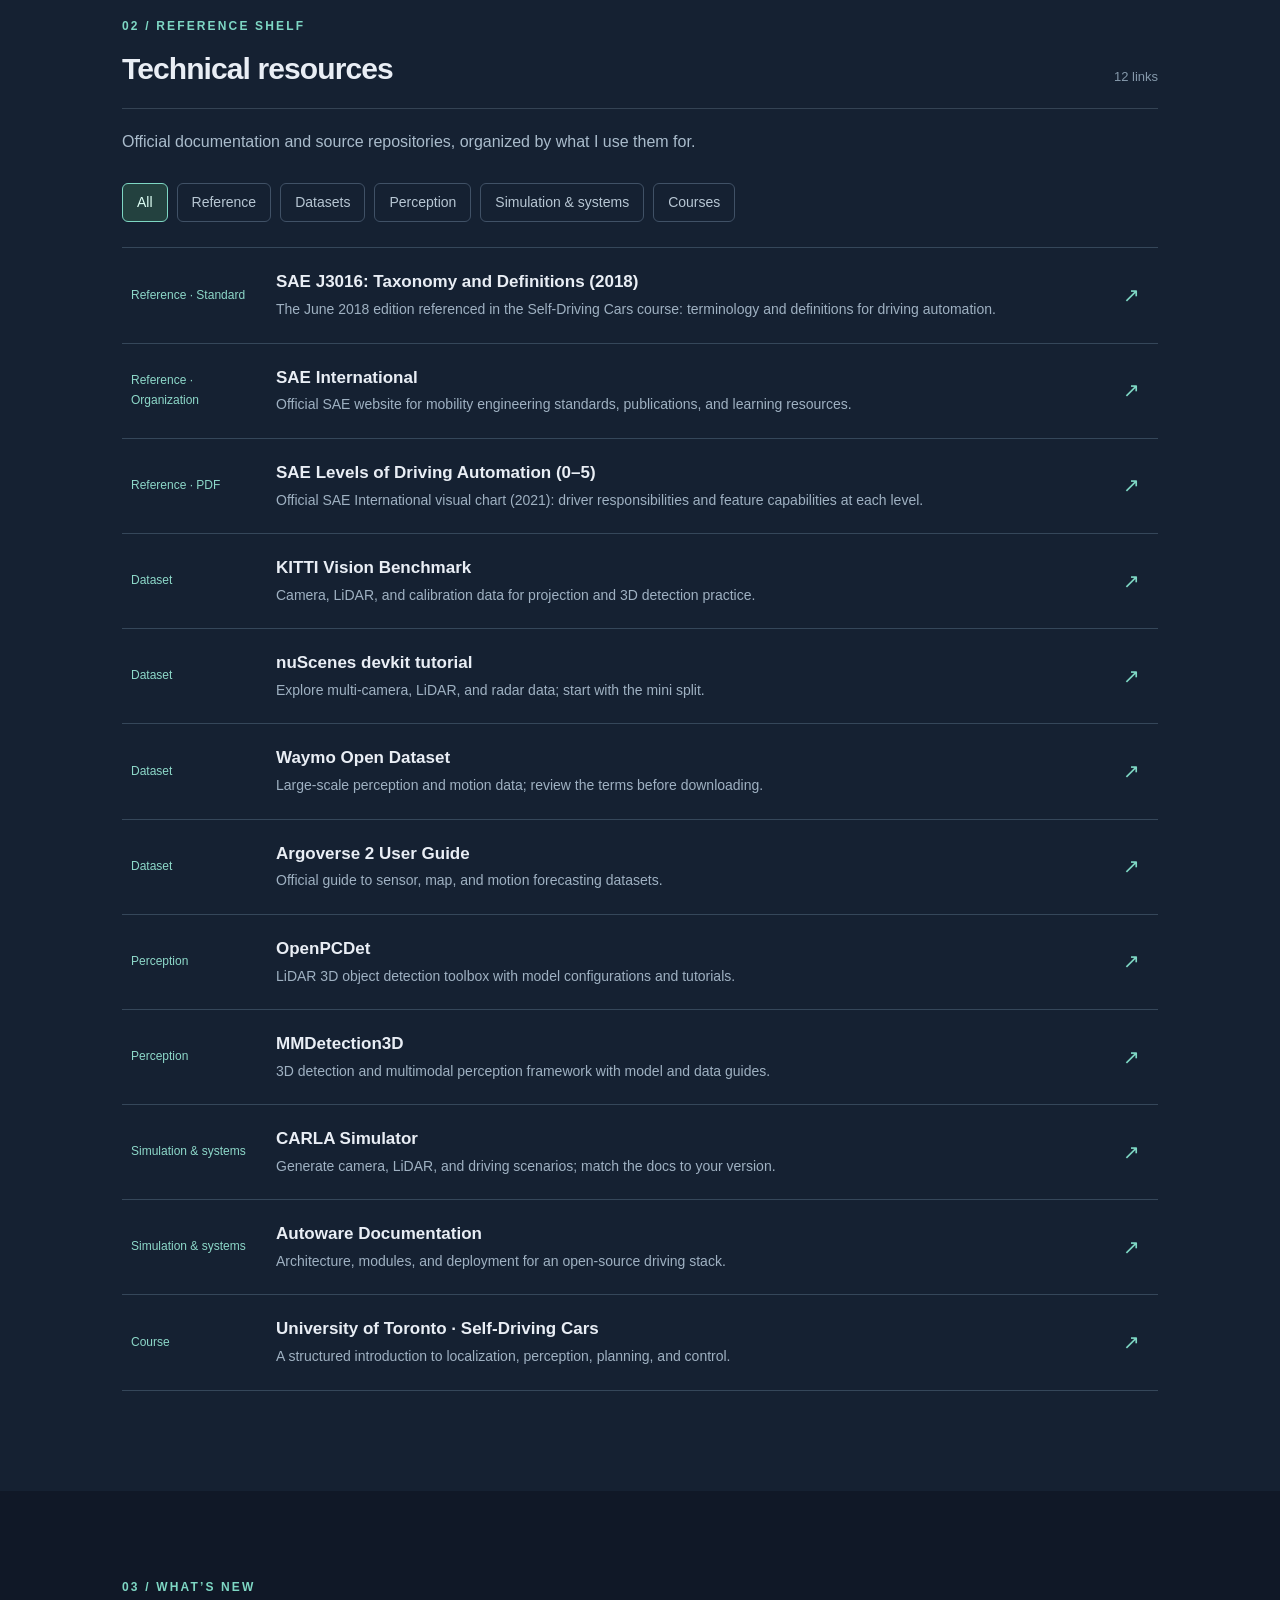
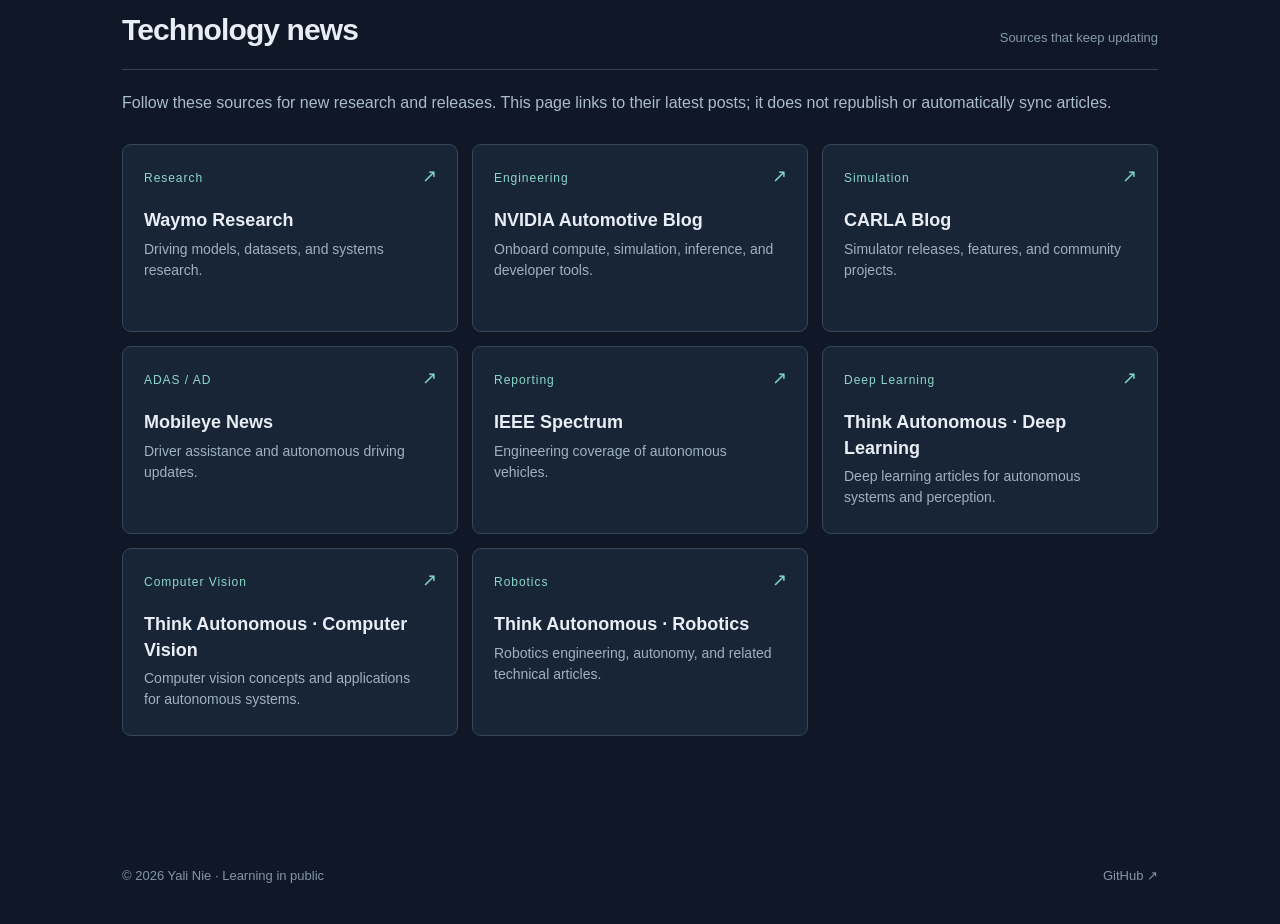
==== commit 71630cf2: "Add Think Autonomous learning resources" ====
--- a/index.html
+++ b/index.html
@@ -20,6 +20,9 @@
       <a class="news-card" href="https://carla.org/posts/" target="_blank" rel="noopener noreferrer"><span>Simulation</span><h3>CARLA Blog</h3><p>Simulator releases, features, and community projects.</p><b aria-hidden="true">↗</b></a>
       <a class="news-card" href="https://www.mobileye.com/news/" target="_blank" rel="noopener noreferrer"><span>ADAS / AD</span><h3>Mobileye News</h3><p>Driver assistance and autonomous driving updates.</p><b aria-hidden="true">↗</b></a>
       <a class="news-card" href="https://spectrum.ieee.org/tag/autonomous-vehicles" target="_blank" rel="noopener noreferrer"><span>Reporting</span><h3>IEEE Spectrum</h3><p>Engineering coverage of autonomous vehicles.</p><b aria-hidden="true">↗</b></a>
+      <a class="news-card" href="https://www.thinkautonomous.ai/blog/tag/deep-learning/" target="_blank" rel="noopener noreferrer"><span>Deep Learning</span><h3>Think Autonomous · Deep Learning</h3><p>Deep learning articles for autonomous systems and perception.</p><b aria-hidden="true">↗</b></a>
+      <a class="news-card" href="https://www.thinkautonomous.ai/blog/tag/computer-vision/" target="_blank" rel="noopener noreferrer"><span>Computer Vision</span><h3>Think Autonomous · Computer Vision</h3><p>Computer vision concepts and applications for autonomous systems.</p><b aria-hidden="true">↗</b></a>
+      <a class="news-card" href="https://www.thinkautonomous.ai/blog/tag/robotics/" target="_blank" rel="noopener noreferrer"><span>Robotics</span><h3>Think Autonomous · Robotics</h3><p>Robotics engineering, autonomy, and related technical articles.</p><b aria-hidden="true">↗</b></a>
     </div></section>
   </main>
   <footer class="wrap footer"><span>© <span id="year">2026</span> Yali Nie · Learning in public</span><a href="https://github.com/YALIAI" target="_blank" rel="noopener noreferrer">GitHub ↗</a></footer>
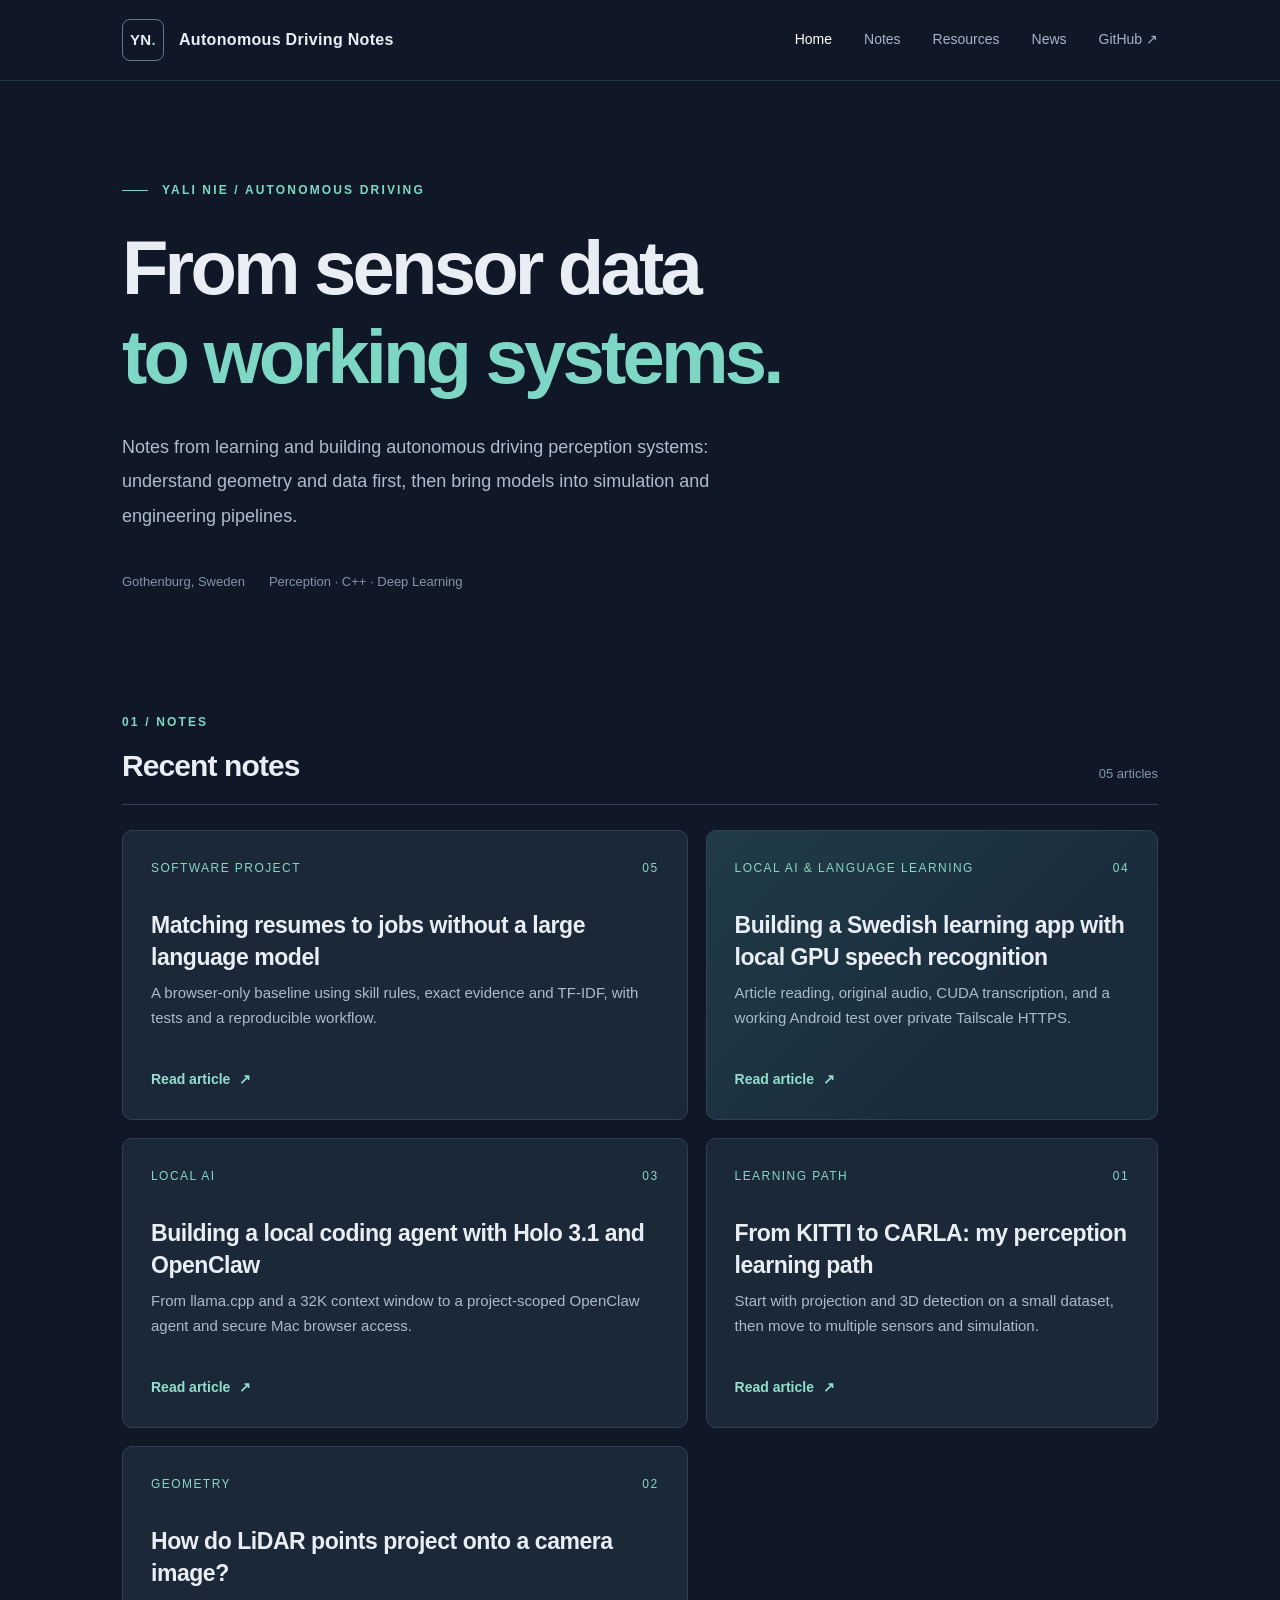
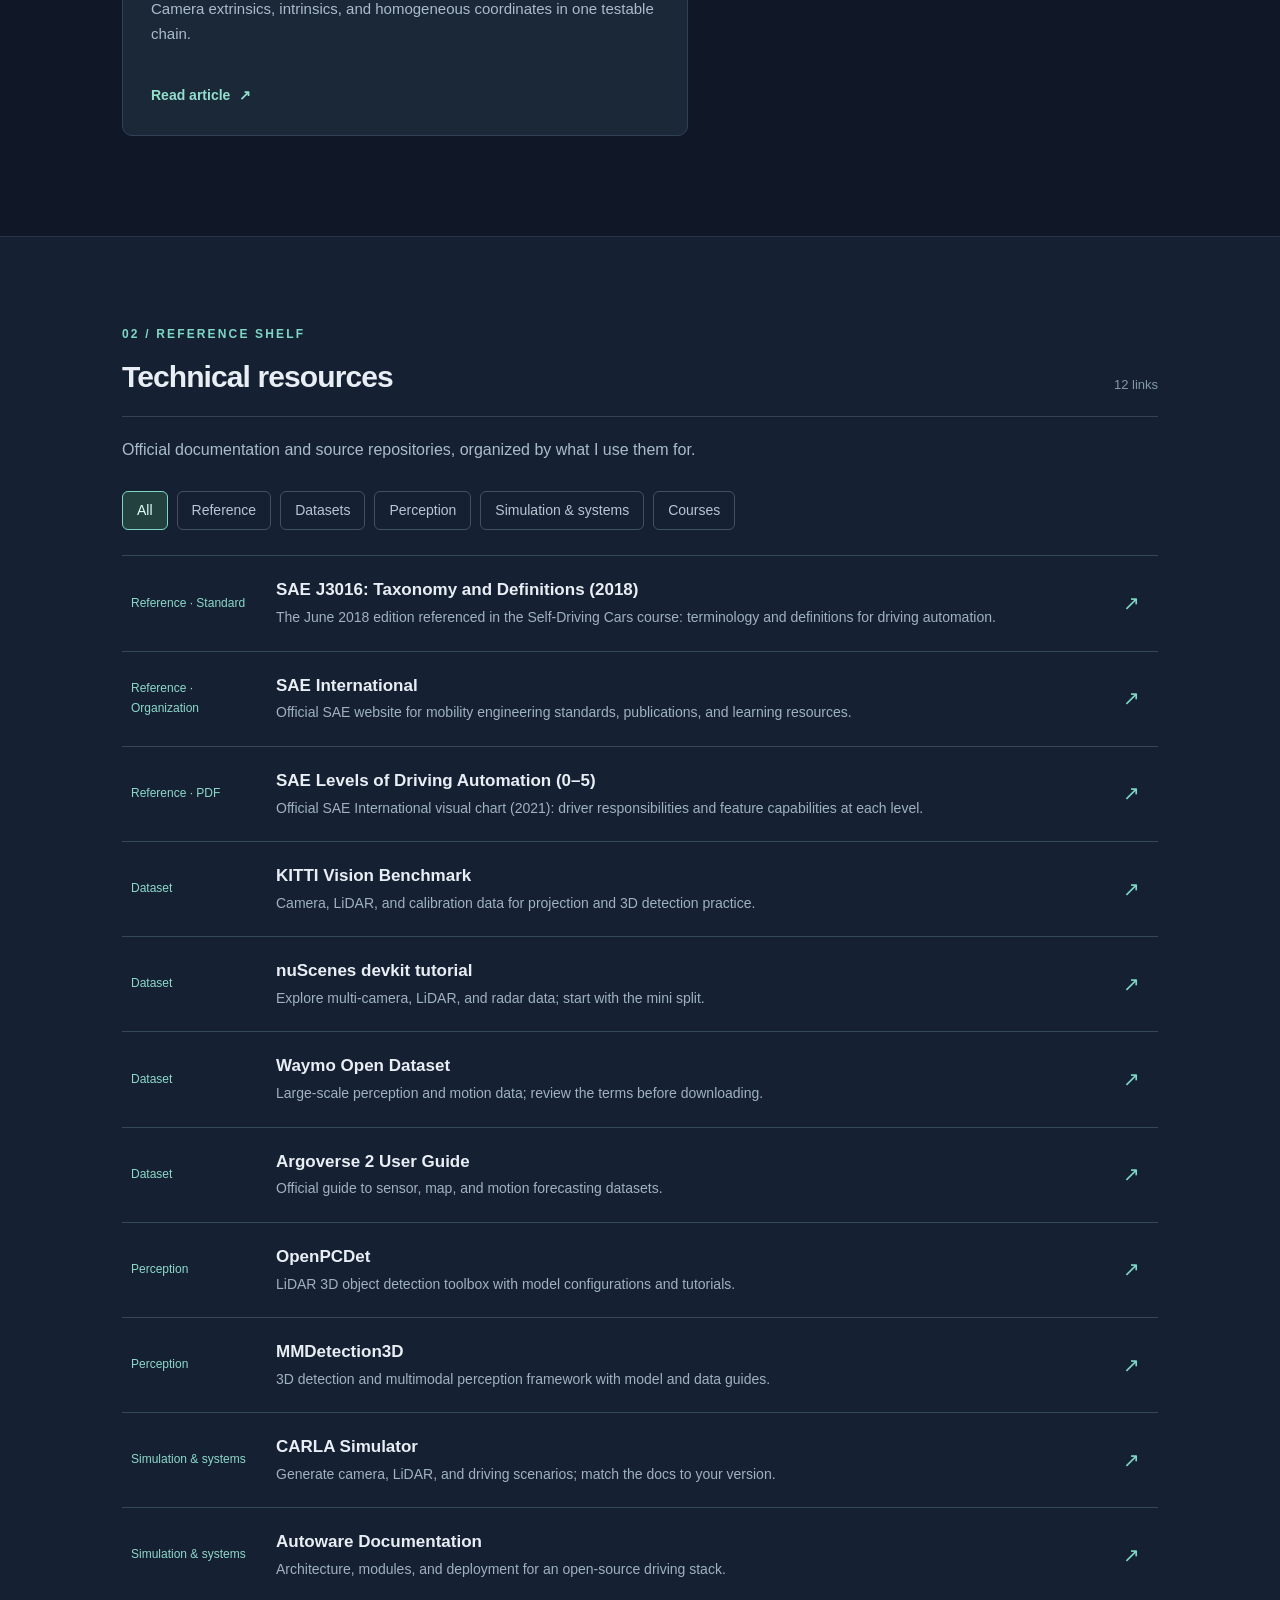
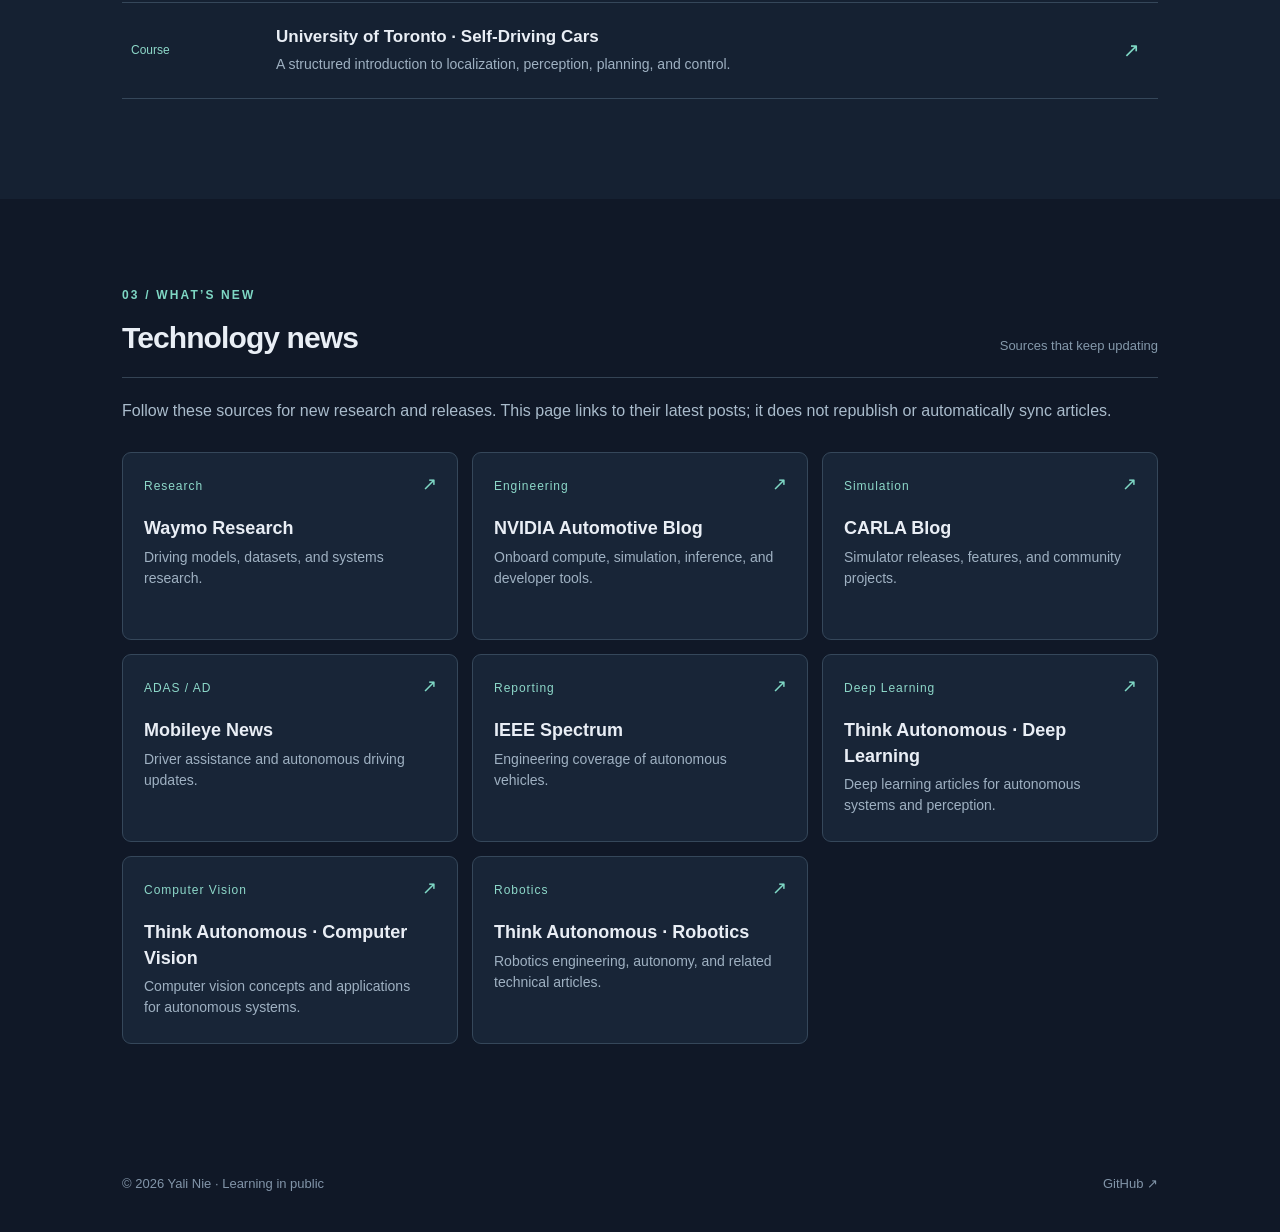
==== commit 0c3c6a68: "Document browser-only resume matching with rules and TF-IDF" ====
--- a/index.html
+++ b/index.html
@@ -12,7 +12,7 @@
   <header class="site-header"><div class="wrap header-inner"><a class="brand" href="./"><span class="brand-mark">YN<span class="brand-dot">.</span></span><span>Autonomous Driving Notes</span></a><nav aria-label="Main navigation"><a class="active" href="./">Home</a><a href="#notes">Notes</a><a href="#resources">Resources</a><a href="#news">News</a><a href="https://github.com/YALIAI" target="_blank" rel="noopener noreferrer">GitHub ↗</a></nav></div></header>
   <main>
     <section class="intro wrap"><div class="eyebrow"><span class="line"></span> YALI NIE / AUTONOMOUS DRIVING</div><h1>From sensor data<br><em>to working systems.</em></h1><p>Notes from learning and building autonomous driving perception systems: understand geometry and data first, then bring models into simulation and engineering pipelines.</p><div class="intro-meta"><span>Gothenburg, Sweden</span><span>Perception · C++ · Deep Learning</span></div></section>
-    <section class="section wrap" id="notes"><div class="section-title"><div><span class="section-kicker">01 / NOTES</span><h2>Recent notes</h2></div><span class="count">04 articles</span></div><div class="note-grid"><a class="note-card featured" href="swedish-learning-local-gpu.html"><span class="card-label">Local AI &amp; language learning <span>04</span></span><h3>Building a Swedish learning app with local GPU speech recognition</h3><p>Article reading, original audio, CUDA transcription, and a working Android test over private Tailscale HTTPS.</p><span class="read-more">Read article <span aria-hidden="true">↗</span></span></a><a class="note-card" href="local-holo-openclaw.html"><span class="card-label">Local AI <span>03</span></span><h3>Building a local coding agent with Holo 3.1 and OpenClaw</h3><p>From llama.cpp and a 32K context window to a project-scoped OpenClaw agent and secure Mac browser access.</p><span class="read-more">Read article <span aria-hidden="true">↗</span></span></a><a class="note-card" href="roadmap.html"><span class="card-label">Learning path <span>01</span></span><h3>From KITTI to CARLA: my perception learning path</h3><p>Start with projection and 3D detection on a small dataset, then move to multiple sensors and simulation.</p><span class="read-more">Read article <span aria-hidden="true">↗</span></span></a><a class="note-card" href="calibration.html"><span class="card-label">Geometry <span>02</span></span><h3>How do LiDAR points project onto a camera image?</h3><p>Camera extrinsics, intrinsics, and homogeneous coordinates in one testable chain.</p><span class="read-more">Read article <span aria-hidden="true">↗</span></span></a></div></section>
+    <section class="section wrap" id="notes"><div class="section-title"><div><span class="section-kicker">01 / NOTES</span><h2>Recent notes</h2></div><span class="count">05 articles</span></div><div class="note-grid"><a class="note-card" href="resume-matching-without-llm.html"><span class="card-label">Software project <span>05</span></span><h3>Matching resumes to jobs without a large language model</h3><p>A browser-only baseline using skill rules, exact evidence and TF-IDF, with tests and a reproducible workflow.</p><span class="read-more">Read article <span aria-hidden="true">↗</span></span></a><a class="note-card featured" href="swedish-learning-local-gpu.html"><span class="card-label">Local AI &amp; language learning <span>04</span></span><h3>Building a Swedish learning app with local GPU speech recognition</h3><p>Article reading, original audio, CUDA transcription, and a working Android test over private Tailscale HTTPS.</p><span class="read-more">Read article <span aria-hidden="true">↗</span></span></a><a class="note-card" href="local-holo-openclaw.html"><span class="card-label">Local AI <span>03</span></span><h3>Building a local coding agent with Holo 3.1 and OpenClaw</h3><p>From llama.cpp and a 32K context window to a project-scoped OpenClaw agent and secure Mac browser access.</p><span class="read-more">Read article <span aria-hidden="true">↗</span></span></a><a class="note-card" href="roadmap.html"><span class="card-label">Learning path <span>01</span></span><h3>From KITTI to CARLA: my perception learning path</h3><p>Start with projection and 3D detection on a small dataset, then move to multiple sensors and simulation.</p><span class="read-more">Read article <span aria-hidden="true">↗</span></span></a><a class="note-card" href="calibration.html"><span class="card-label">Geometry <span>02</span></span><h3>How do LiDAR points project onto a camera image?</h3><p>Camera extrinsics, intrinsics, and homogeneous coordinates in one testable chain.</p><span class="read-more">Read article <span aria-hidden="true">↗</span></span></a></div></section>
     <section class="section resources-section" id="resources"><div class="wrap"><div class="section-title"><div><span class="section-kicker">02 / REFERENCE SHELF</span><h2>Technical resources</h2></div><span class="count" id="resource-count"></span></div><p class="section-description">Official documentation and source repositories, organized by what I use them for.</p><div class="filters" role="group" aria-label="Filter resources by topic"><button type="button" class="selected" data-filter="all" aria-pressed="true">All</button><button type="button" data-filter="reference" aria-pressed="false">Reference</button><button type="button" data-filter="datasets" aria-pressed="false">Datasets</button><button type="button" data-filter="perception" aria-pressed="false">Perception</button><button type="button" data-filter="simulation" aria-pressed="false">Simulation & systems</button><button type="button" data-filter="courses" aria-pressed="false">Courses</button></div><div class="resource-list" id="resource-list"></div></div></section>
     <section class="section news-section wrap" id="news"><div class="section-title"><div><span class="section-kicker">03 / WHAT’S NEW</span><h2>Technology news</h2></div><span class="count">Sources that keep updating</span></div><p class="section-description">Follow these sources for new research and releases. This page links to their latest posts; it does not republish or automatically sync articles.</p><div class="news-grid">
       <a class="news-card" href="https://waymo.com/research/" target="_blank" rel="noopener noreferrer"><span>Research</span><h3>Waymo Research</h3><p>Driving models, datasets, and systems research.</p><b aria-hidden="true">↗</b></a>
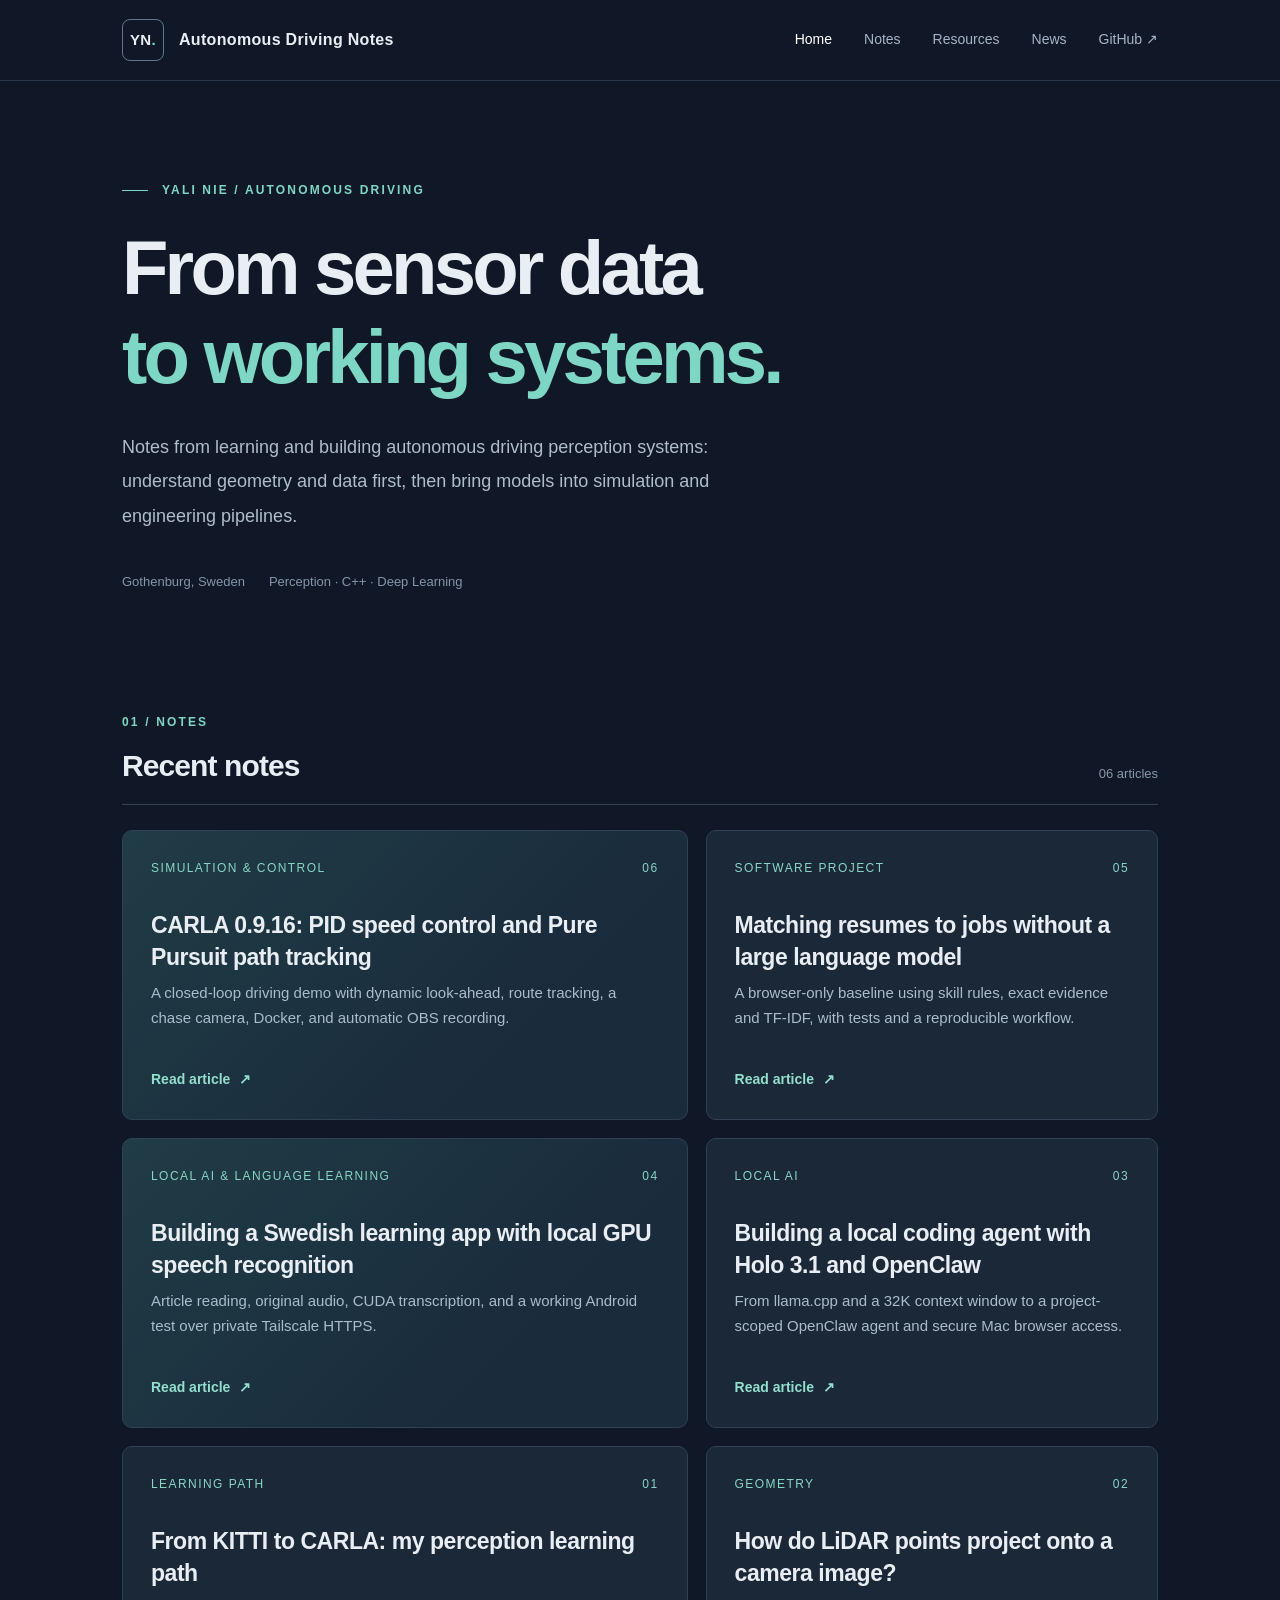
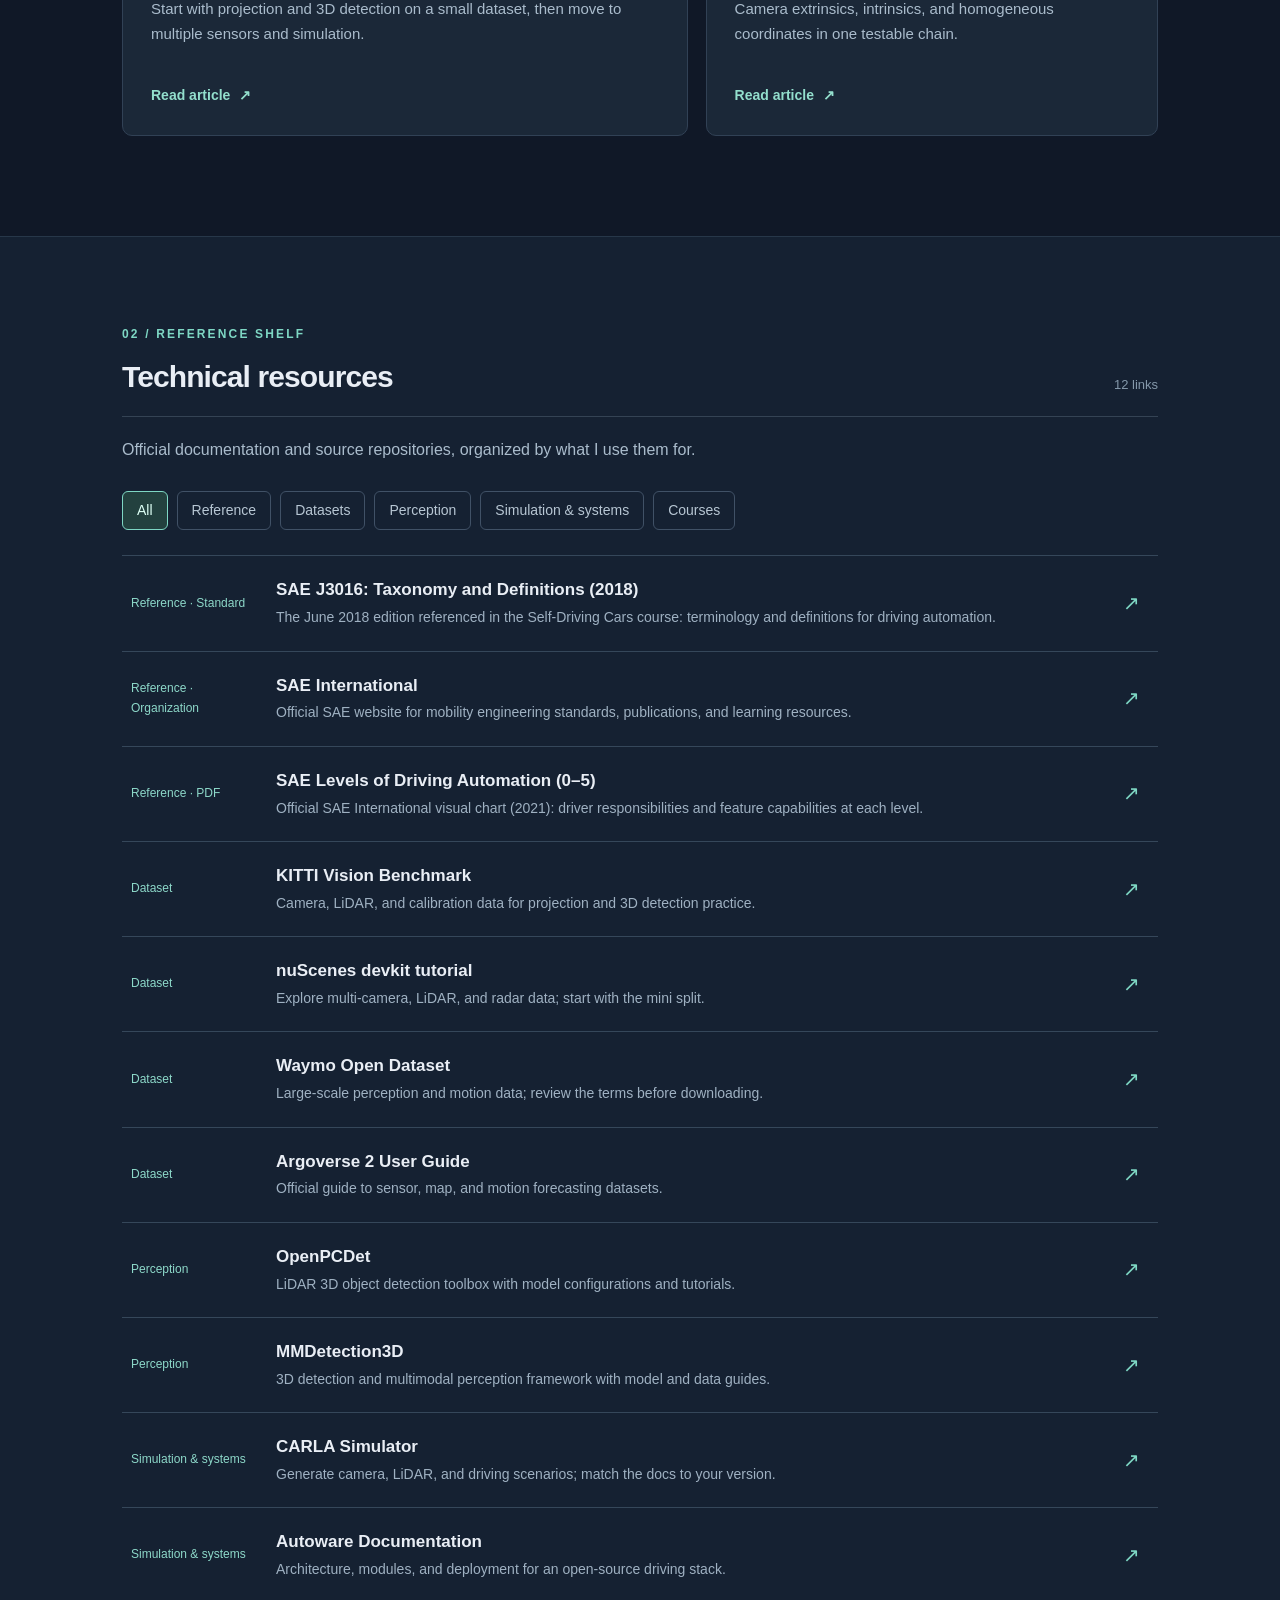
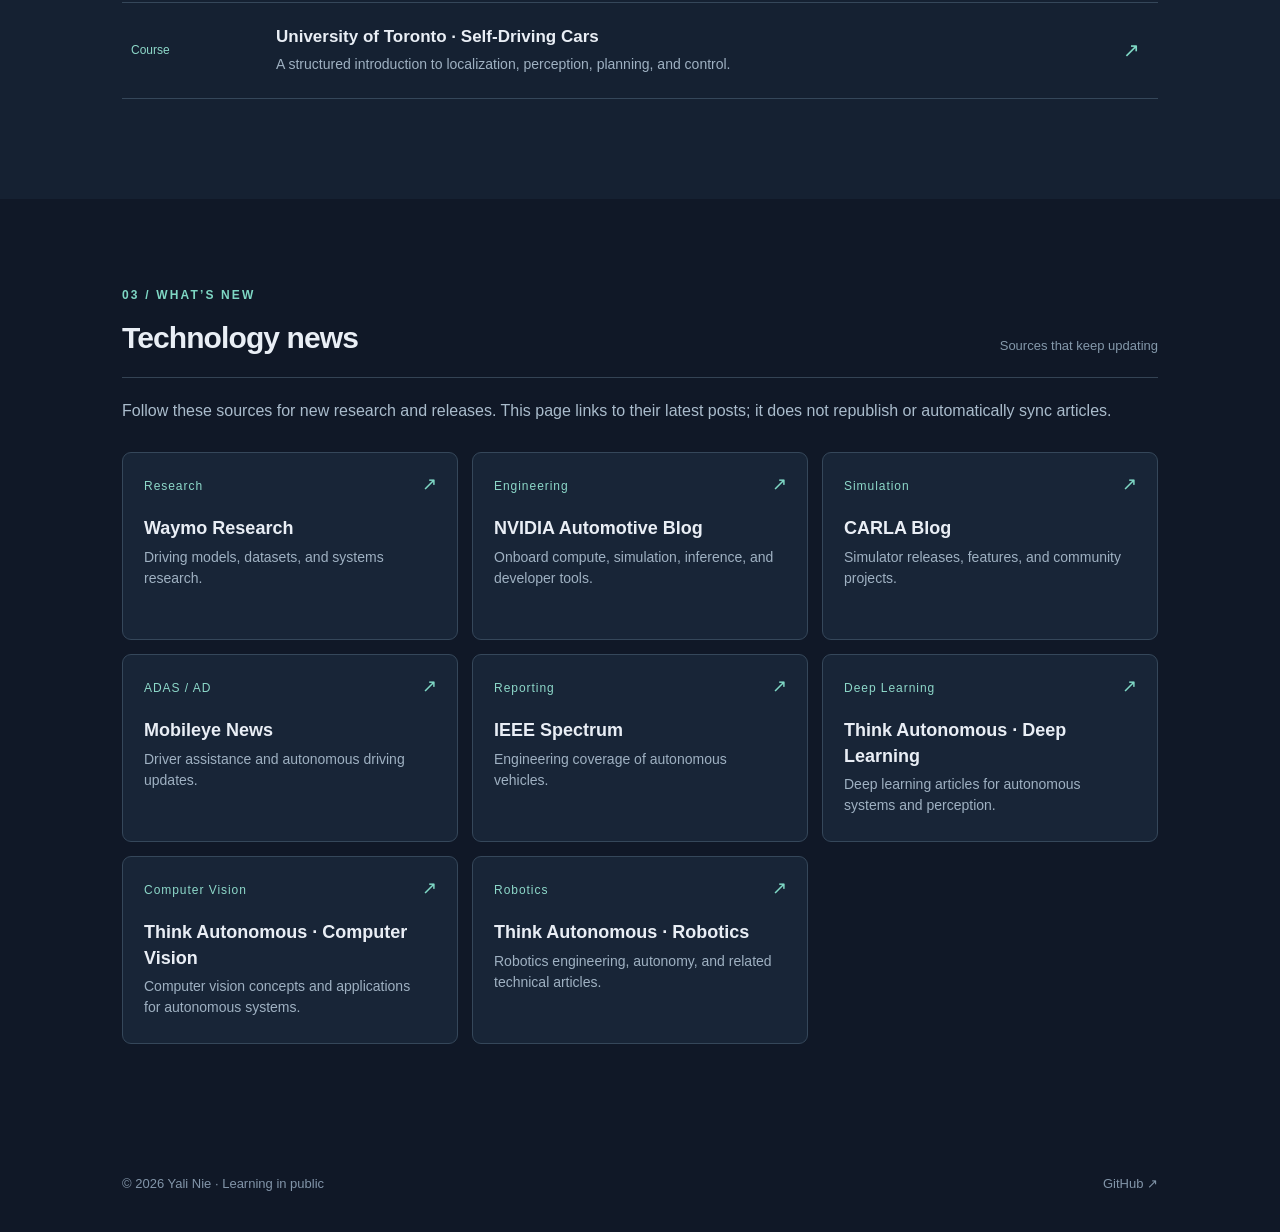
==== commit 84cd05bc: "Add CARLA simulation note to homepage" ====
--- a/index.html
+++ b/index.html
@@ -12,7 +12,7 @@
   <header class="site-header"><div class="wrap header-inner"><a class="brand" href="./"><span class="brand-mark">YN<span class="brand-dot">.</span></span><span>Autonomous Driving Notes</span></a><nav aria-label="Main navigation"><a class="active" href="./">Home</a><a href="#notes">Notes</a><a href="#resources">Resources</a><a href="#news">News</a><a href="https://github.com/YALIAI" target="_blank" rel="noopener noreferrer">GitHub ↗</a></nav></div></header>
   <main>
     <section class="intro wrap"><div class="eyebrow"><span class="line"></span> YALI NIE / AUTONOMOUS DRIVING</div><h1>From sensor data<br><em>to working systems.</em></h1><p>Notes from learning and building autonomous driving perception systems: understand geometry and data first, then bring models into simulation and engineering pipelines.</p><div class="intro-meta"><span>Gothenburg, Sweden</span><span>Perception · C++ · Deep Learning</span></div></section>
-    <section class="section wrap" id="notes"><div class="section-title"><div><span class="section-kicker">01 / NOTES</span><h2>Recent notes</h2></div><span class="count">05 articles</span></div><div class="note-grid"><a class="note-card" href="resume-matching-without-llm.html"><span class="card-label">Software project <span>05</span></span><h3>Matching resumes to jobs without a large language model</h3><p>A browser-only baseline using skill rules, exact evidence and TF-IDF, with tests and a reproducible workflow.</p><span class="read-more">Read article <span aria-hidden="true">↗</span></span></a><a class="note-card featured" href="swedish-learning-local-gpu.html"><span class="card-label">Local AI &amp; language learning <span>04</span></span><h3>Building a Swedish learning app with local GPU speech recognition</h3><p>Article reading, original audio, CUDA transcription, and a working Android test over private Tailscale HTTPS.</p><span class="read-more">Read article <span aria-hidden="true">↗</span></span></a><a class="note-card" href="local-holo-openclaw.html"><span class="card-label">Local AI <span>03</span></span><h3>Building a local coding agent with Holo 3.1 and OpenClaw</h3><p>From llama.cpp and a 32K context window to a project-scoped OpenClaw agent and secure Mac browser access.</p><span class="read-more">Read article <span aria-hidden="true">↗</span></span></a><a class="note-card" href="roadmap.html"><span class="card-label">Learning path <span>01</span></span><h3>From KITTI to CARLA: my perception learning path</h3><p>Start with projection and 3D detection on a small dataset, then move to multiple sensors and simulation.</p><span class="read-more">Read article <span aria-hidden="true">↗</span></span></a><a class="note-card" href="calibration.html"><span class="card-label">Geometry <span>02</span></span><h3>How do LiDAR points project onto a camera image?</h3><p>Camera extrinsics, intrinsics, and homogeneous coordinates in one testable chain.</p><span class="read-more">Read article <span aria-hidden="true">↗</span></span></a></div></section>
+    <section class="section wrap" id="notes"><div class="section-title"><div><span class="section-kicker">01 / NOTES</span><h2>Recent notes</h2></div><span class="count">06 articles</span></div><div class="note-grid"><a class="note-card featured" href="carla-pid-pure-pursuit.html"><span class="card-label">Simulation &amp; control <span>06</span></span><h3>CARLA 0.9.16: PID speed control and Pure Pursuit path tracking</h3><p>A closed-loop driving demo with dynamic look-ahead, route tracking, a chase camera, Docker, and automatic OBS recording.</p><span class="read-more">Read article <span aria-hidden="true">↗</span></span></a><a class="note-card" href="resume-matching-without-llm.html"><span class="card-label">Software project <span>05</span></span><h3>Matching resumes to jobs without a large language model</h3><p>A browser-only baseline using skill rules, exact evidence and TF-IDF, with tests and a reproducible workflow.</p><span class="read-more">Read article <span aria-hidden="true">↗</span></span></a><a class="note-card featured" href="swedish-learning-local-gpu.html"><span class="card-label">Local AI &amp; language learning <span>04</span></span><h3>Building a Swedish learning app with local GPU speech recognition</h3><p>Article reading, original audio, CUDA transcription, and a working Android test over private Tailscale HTTPS.</p><span class="read-more">Read article <span aria-hidden="true">↗</span></span></a><a class="note-card" href="local-holo-openclaw.html"><span class="card-label">Local AI <span>03</span></span><h3>Building a local coding agent with Holo 3.1 and OpenClaw</h3><p>From llama.cpp and a 32K context window to a project-scoped OpenClaw agent and secure Mac browser access.</p><span class="read-more">Read article <span aria-hidden="true">↗</span></span></a><a class="note-card" href="roadmap.html"><span class="card-label">Learning path <span>01</span></span><h3>From KITTI to CARLA: my perception learning path</h3><p>Start with projection and 3D detection on a small dataset, then move to multiple sensors and simulation.</p><span class="read-more">Read article <span aria-hidden="true">↗</span></span></a><a class="note-card" href="calibration.html"><span class="card-label">Geometry <span>02</span></span><h3>How do LiDAR points project onto a camera image?</h3><p>Camera extrinsics, intrinsics, and homogeneous coordinates in one testable chain.</p><span class="read-more">Read article <span aria-hidden="true">↗</span></span></a></div></section>
     <section class="section resources-section" id="resources"><div class="wrap"><div class="section-title"><div><span class="section-kicker">02 / REFERENCE SHELF</span><h2>Technical resources</h2></div><span class="count" id="resource-count"></span></div><p class="section-description">Official documentation and source repositories, organized by what I use them for.</p><div class="filters" role="group" aria-label="Filter resources by topic"><button type="button" class="selected" data-filter="all" aria-pressed="true">All</button><button type="button" data-filter="reference" aria-pressed="false">Reference</button><button type="button" data-filter="datasets" aria-pressed="false">Datasets</button><button type="button" data-filter="perception" aria-pressed="false">Perception</button><button type="button" data-filter="simulation" aria-pressed="false">Simulation & systems</button><button type="button" data-filter="courses" aria-pressed="false">Courses</button></div><div class="resource-list" id="resource-list"></div></div></section>
     <section class="section news-section wrap" id="news"><div class="section-title"><div><span class="section-kicker">03 / WHAT’S NEW</span><h2>Technology news</h2></div><span class="count">Sources that keep updating</span></div><p class="section-description">Follow these sources for new research and releases. This page links to their latest posts; it does not republish or automatically sync articles.</p><div class="news-grid">
       <a class="news-card" href="https://waymo.com/research/" target="_blank" rel="noopener noreferrer"><span>Research</span><h3>Waymo Research</h3><p>Driving models, datasets, and systems research.</p><b aria-hidden="true">↗</b></a>
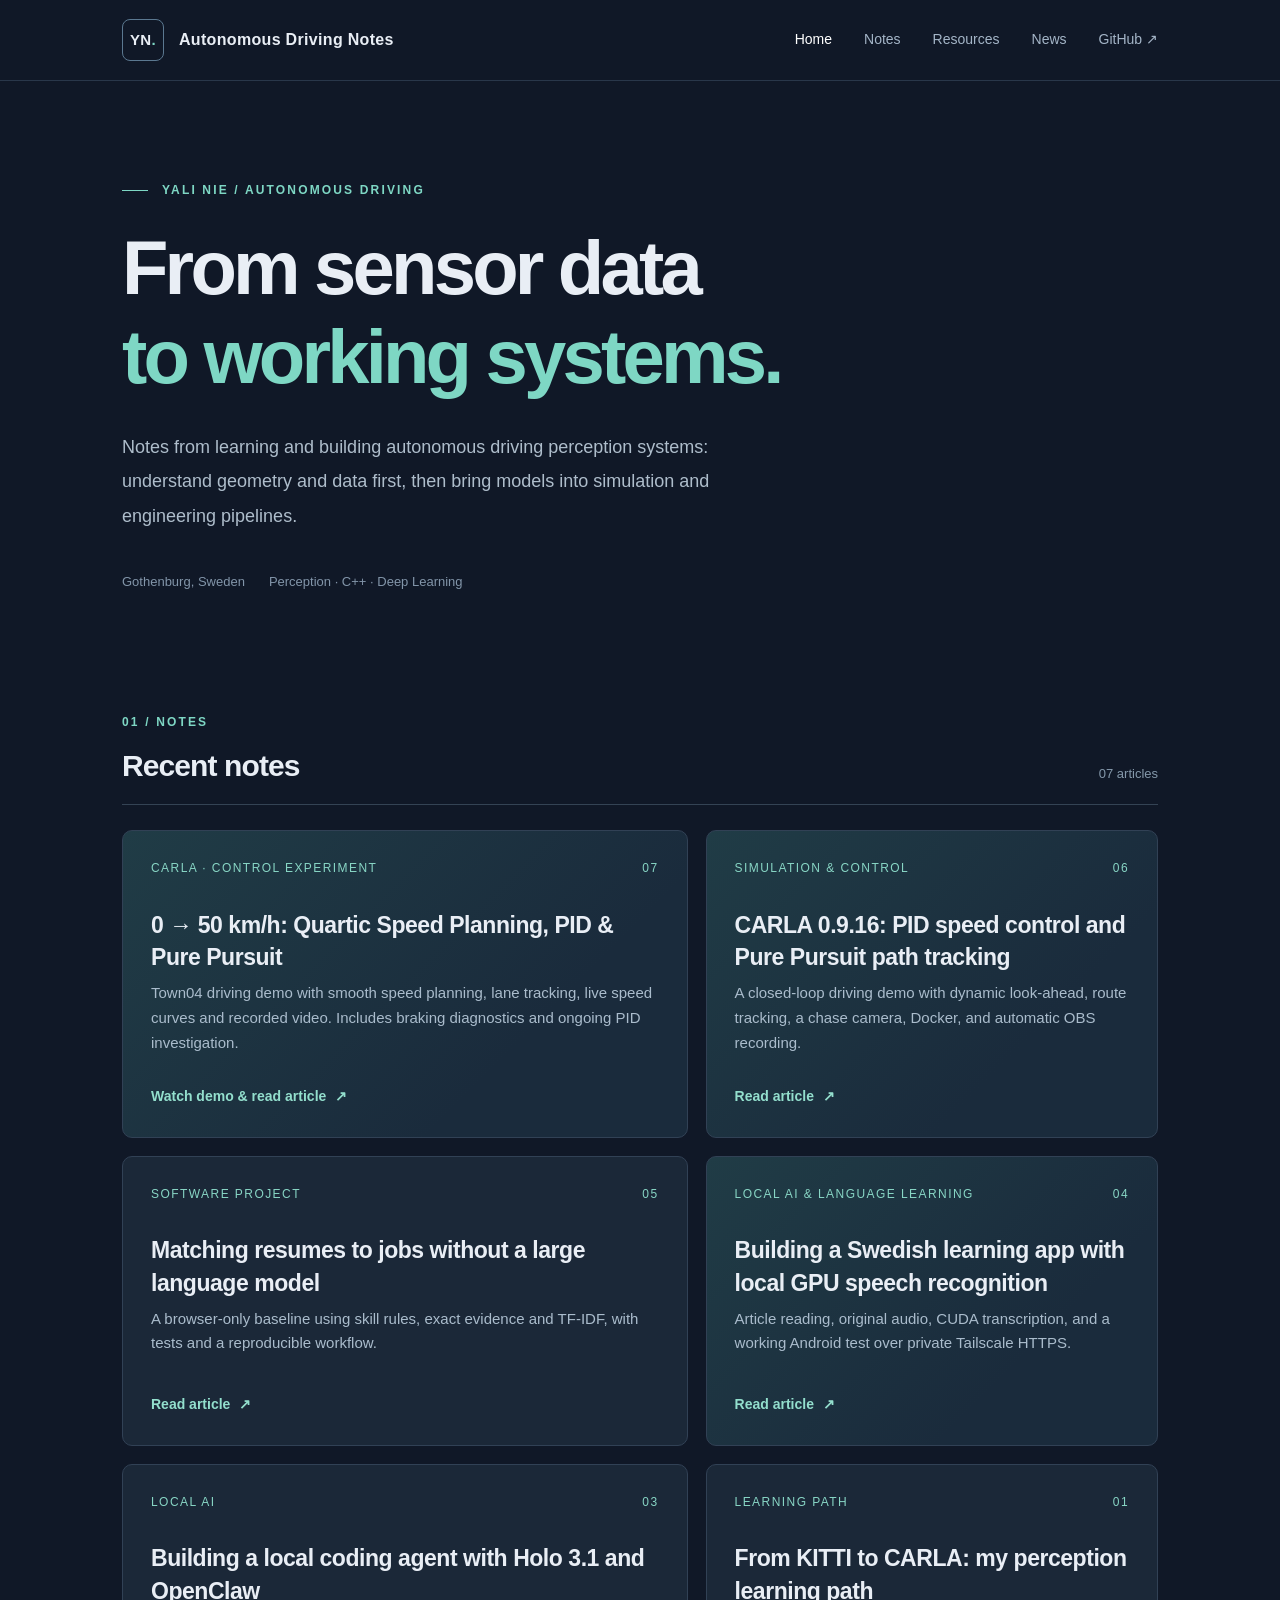
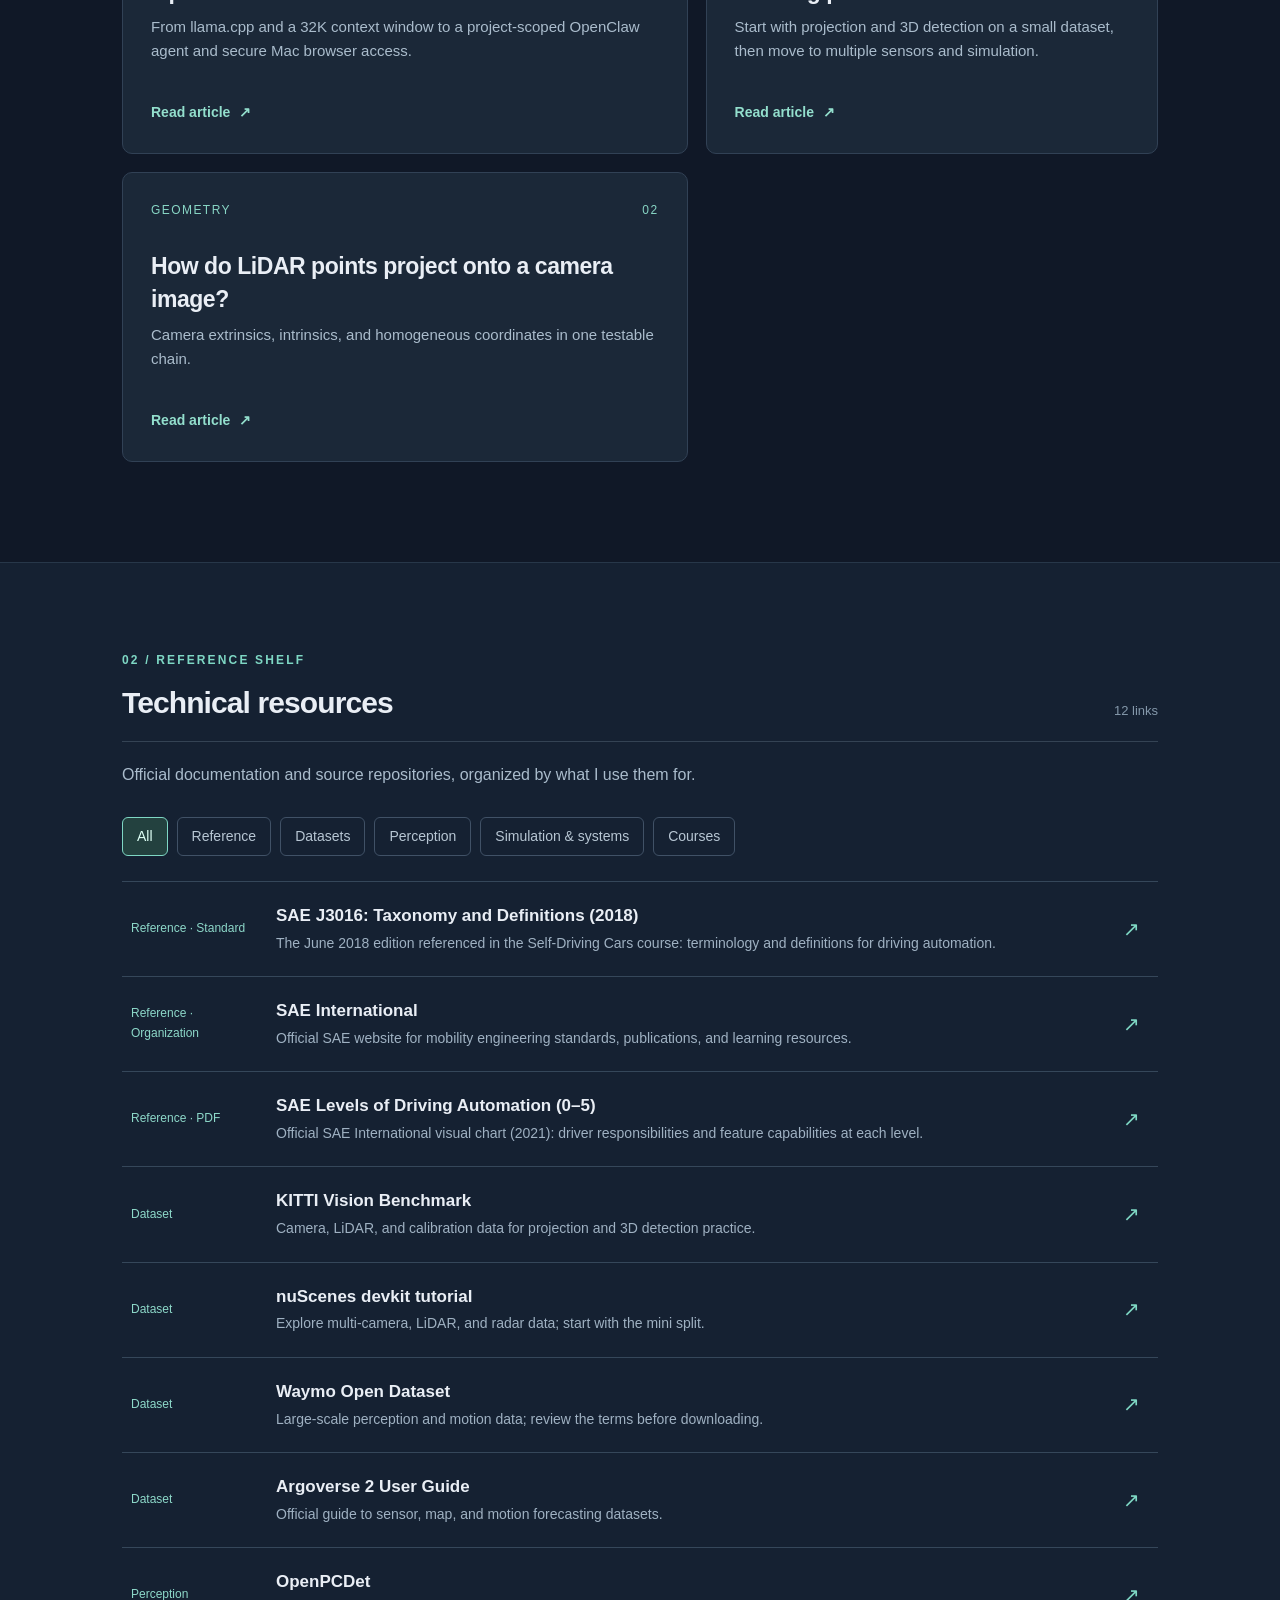
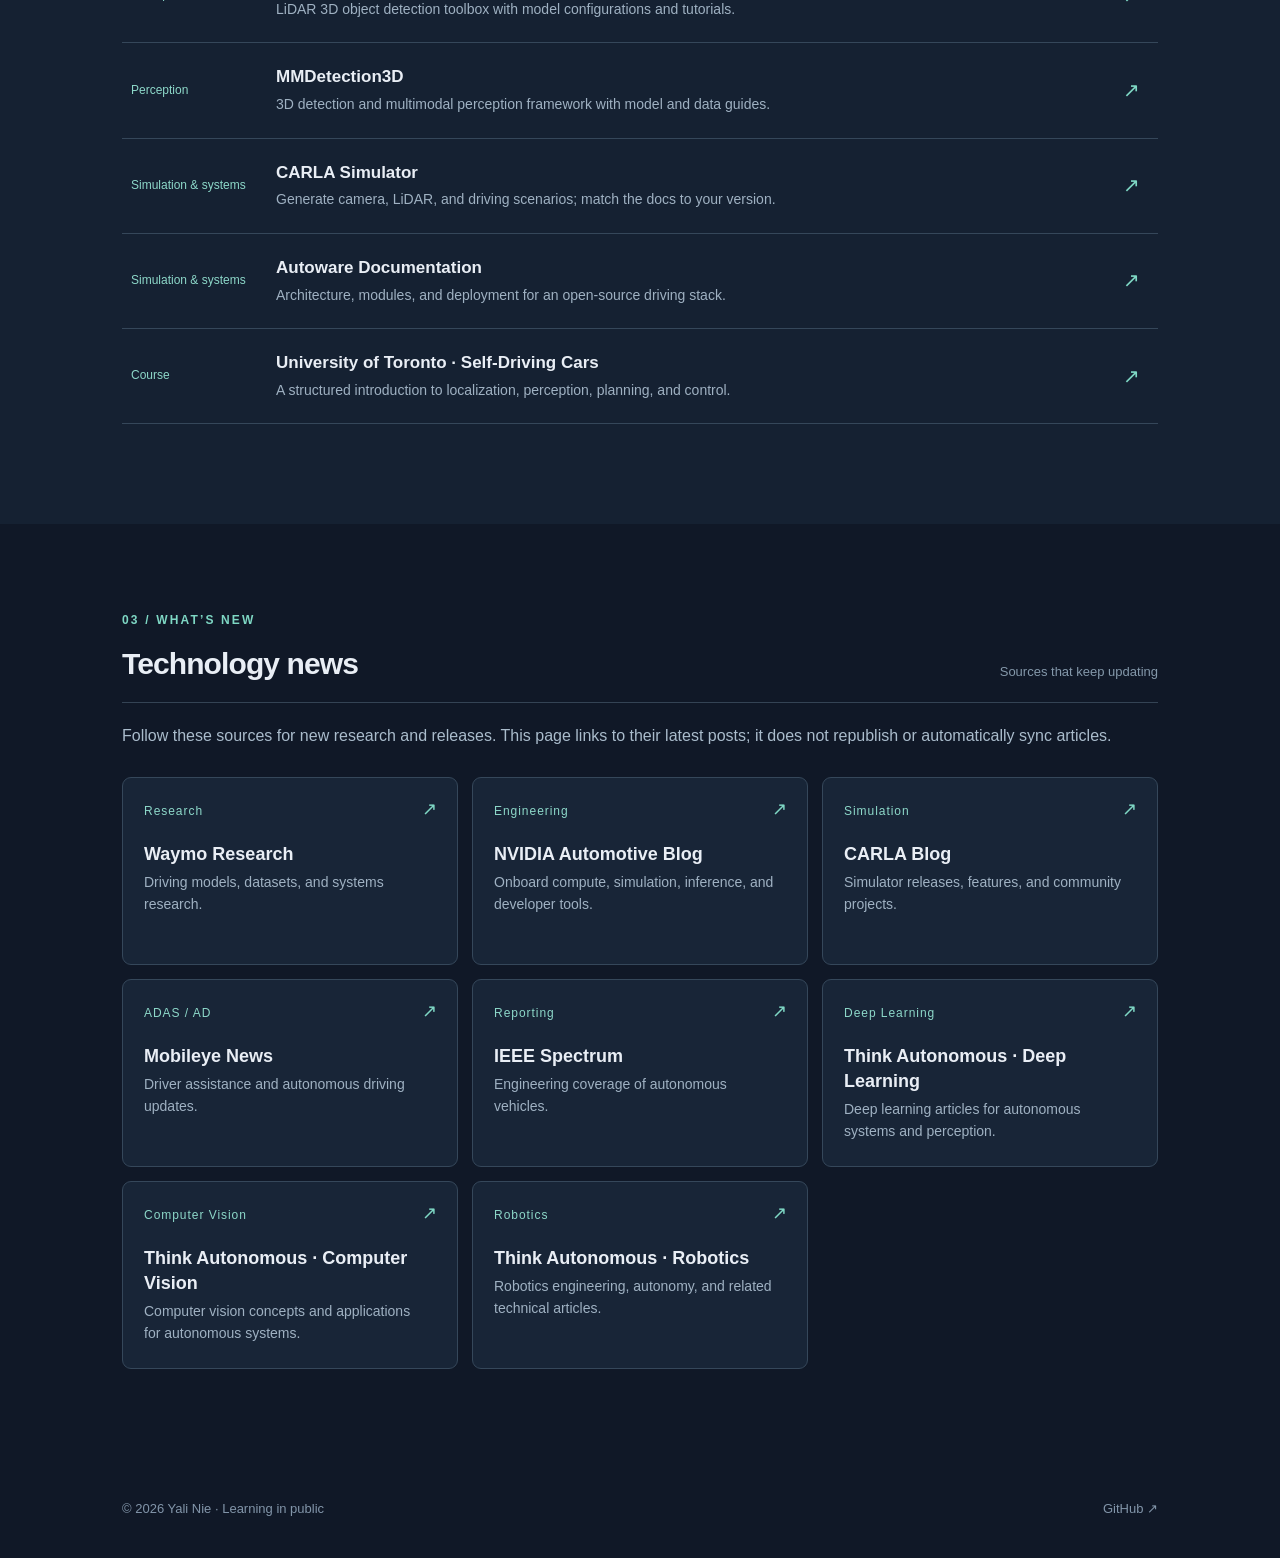
==== commit 06d454aa: "feat(home): add featured CARLA 50 km/h project card linking video article" ====
--- a/index.html
+++ b/index.html
@@ -12,7 +12,7 @@
   <header class="site-header"><div class="wrap header-inner"><a class="brand" href="./"><span class="brand-mark">YN<span class="brand-dot">.</span></span><span>Autonomous Driving Notes</span></a><nav aria-label="Main navigation"><a class="active" href="./">Home</a><a href="#notes">Notes</a><a href="#resources">Resources</a><a href="#news">News</a><a href="https://github.com/YALIAI" target="_blank" rel="noopener noreferrer">GitHub ↗</a></nav></div></header>
   <main>
     <section class="intro wrap"><div class="eyebrow"><span class="line"></span> YALI NIE / AUTONOMOUS DRIVING</div><h1>From sensor data<br><em>to working systems.</em></h1><p>Notes from learning and building autonomous driving perception systems: understand geometry and data first, then bring models into simulation and engineering pipelines.</p><div class="intro-meta"><span>Gothenburg, Sweden</span><span>Perception · C++ · Deep Learning</span></div></section>
-    <section class="section wrap" id="notes"><div class="section-title"><div><span class="section-kicker">01 / NOTES</span><h2>Recent notes</h2></div><span class="count">06 articles</span></div><div class="note-grid"><a class="note-card featured" href="carla-pid-pure-pursuit.html"><span class="card-label">Simulation &amp; control <span>06</span></span><h3>CARLA 0.9.16: PID speed control and Pure Pursuit path tracking</h3><p>A closed-loop driving demo with dynamic look-ahead, route tracking, a chase camera, Docker, and automatic OBS recording.</p><span class="read-more">Read article <span aria-hidden="true">↗</span></span></a><a class="note-card" href="resume-matching-without-llm.html"><span class="card-label">Software project <span>05</span></span><h3>Matching resumes to jobs without a large language model</h3><p>A browser-only baseline using skill rules, exact evidence and TF-IDF, with tests and a reproducible workflow.</p><span class="read-more">Read article <span aria-hidden="true">↗</span></span></a><a class="note-card featured" href="swedish-learning-local-gpu.html"><span class="card-label">Local AI &amp; language learning <span>04</span></span><h3>Building a Swedish learning app with local GPU speech recognition</h3><p>Article reading, original audio, CUDA transcription, and a working Android test over private Tailscale HTTPS.</p><span class="read-more">Read article <span aria-hidden="true">↗</span></span></a><a class="note-card" href="local-holo-openclaw.html"><span class="card-label">Local AI <span>03</span></span><h3>Building a local coding agent with Holo 3.1 and OpenClaw</h3><p>From llama.cpp and a 32K context window to a project-scoped OpenClaw agent and secure Mac browser access.</p><span class="read-more">Read article <span aria-hidden="true">↗</span></span></a><a class="note-card" href="roadmap.html"><span class="card-label">Learning path <span>01</span></span><h3>From KITTI to CARLA: my perception learning path</h3><p>Start with projection and 3D detection on a small dataset, then move to multiple sensors and simulation.</p><span class="read-more">Read article <span aria-hidden="true">↗</span></span></a><a class="note-card" href="calibration.html"><span class="card-label">Geometry <span>02</span></span><h3>How do LiDAR points project onto a camera image?</h3><p>Camera extrinsics, intrinsics, and homogeneous coordinates in one testable chain.</p><span class="read-more">Read article <span aria-hidden="true">↗</span></span></a></div></section>
+    <section class="section wrap" id="notes"><div class="section-title"><div><span class="section-kicker">01 / NOTES</span><h2>Recent notes</h2></div><span class="count">07 articles</span></div><div class="note-grid"><a class="note-card featured" href="carla-quartic-speed-control.html"><span class="card-label">CARLA · CONTROL EXPERIMENT <span>07</span></span><h3>0 → 50 km/h: Quartic Speed Planning, PID &amp; Pure Pursuit</h3><p>Town04 driving demo with smooth speed planning, lane tracking, live speed curves and recorded video. Includes braking diagnostics and ongoing PID investigation.</p><span class="read-more">Watch demo &amp; read article <span aria-hidden="true">↗</span></span></a><a class="note-card featured" href="carla-pid-pure-pursuit.html"><span class="card-label">Simulation &amp; control <span>06</span></span><h3>CARLA 0.9.16: PID speed control and Pure Pursuit path tracking</h3><p>A closed-loop driving demo with dynamic look-ahead, route tracking, a chase camera, Docker, and automatic OBS recording.</p><span class="read-more">Read article <span aria-hidden="true">↗</span></span></a><a class="note-card" href="resume-matching-without-llm.html"><span class="card-label">Software project <span>05</span></span><h3>Matching resumes to jobs without a large language model</h3><p>A browser-only baseline using skill rules, exact evidence and TF-IDF, with tests and a reproducible workflow.</p><span class="read-more">Read article <span aria-hidden="true">↗</span></span></a><a class="note-card featured" href="swedish-learning-local-gpu.html"><span class="card-label">Local AI &amp; language learning <span>04</span></span><h3>Building a Swedish learning app with local GPU speech recognition</h3><p>Article reading, original audio, CUDA transcription, and a working Android test over private Tailscale HTTPS.</p><span class="read-more">Read article <span aria-hidden="true">↗</span></span></a><a class="note-card" href="local-holo-openclaw.html"><span class="card-label">Local AI <span>03</span></span><h3>Building a local coding agent with Holo 3.1 and OpenClaw</h3><p>From llama.cpp and a 32K context window to a project-scoped OpenClaw agent and secure Mac browser access.</p><span class="read-more">Read article <span aria-hidden="true">↗</span></span></a><a class="note-card" href="roadmap.html"><span class="card-label">Learning path <span>01</span></span><h3>From KITTI to CARLA: my perception learning path</h3><p>Start with projection and 3D detection on a small dataset, then move to multiple sensors and simulation.</p><span class="read-more">Read article <span aria-hidden="true">↗</span></span></a><a class="note-card" href="calibration.html"><span class="card-label">Geometry <span>02</span></span><h3>How do LiDAR points project onto a camera image?</h3><p>Camera extrinsics, intrinsics, and homogeneous coordinates in one testable chain.</p><span class="read-more">Read article <span aria-hidden="true">↗</span></span></a></div></section>
     <section class="section resources-section" id="resources"><div class="wrap"><div class="section-title"><div><span class="section-kicker">02 / REFERENCE SHELF</span><h2>Technical resources</h2></div><span class="count" id="resource-count"></span></div><p class="section-description">Official documentation and source repositories, organized by what I use them for.</p><div class="filters" role="group" aria-label="Filter resources by topic"><button type="button" class="selected" data-filter="all" aria-pressed="true">All</button><button type="button" data-filter="reference" aria-pressed="false">Reference</button><button type="button" data-filter="datasets" aria-pressed="false">Datasets</button><button type="button" data-filter="perception" aria-pressed="false">Perception</button><button type="button" data-filter="simulation" aria-pressed="false">Simulation & systems</button><button type="button" data-filter="courses" aria-pressed="false">Courses</button></div><div class="resource-list" id="resource-list"></div></div></section>
     <section class="section news-section wrap" id="news"><div class="section-title"><div><span class="section-kicker">03 / WHAT’S NEW</span><h2>Technology news</h2></div><span class="count">Sources that keep updating</span></div><p class="section-description">Follow these sources for new research and releases. This page links to their latest posts; it does not republish or automatically sync articles.</p><div class="news-grid">
       <a class="news-card" href="https://waymo.com/research/" target="_blank" rel="noopener noreferrer"><span>Research</span><h3>Waymo Research</h3><p>Driving models, datasets, and systems research.</p><b aria-hidden="true">↗</b></a>
